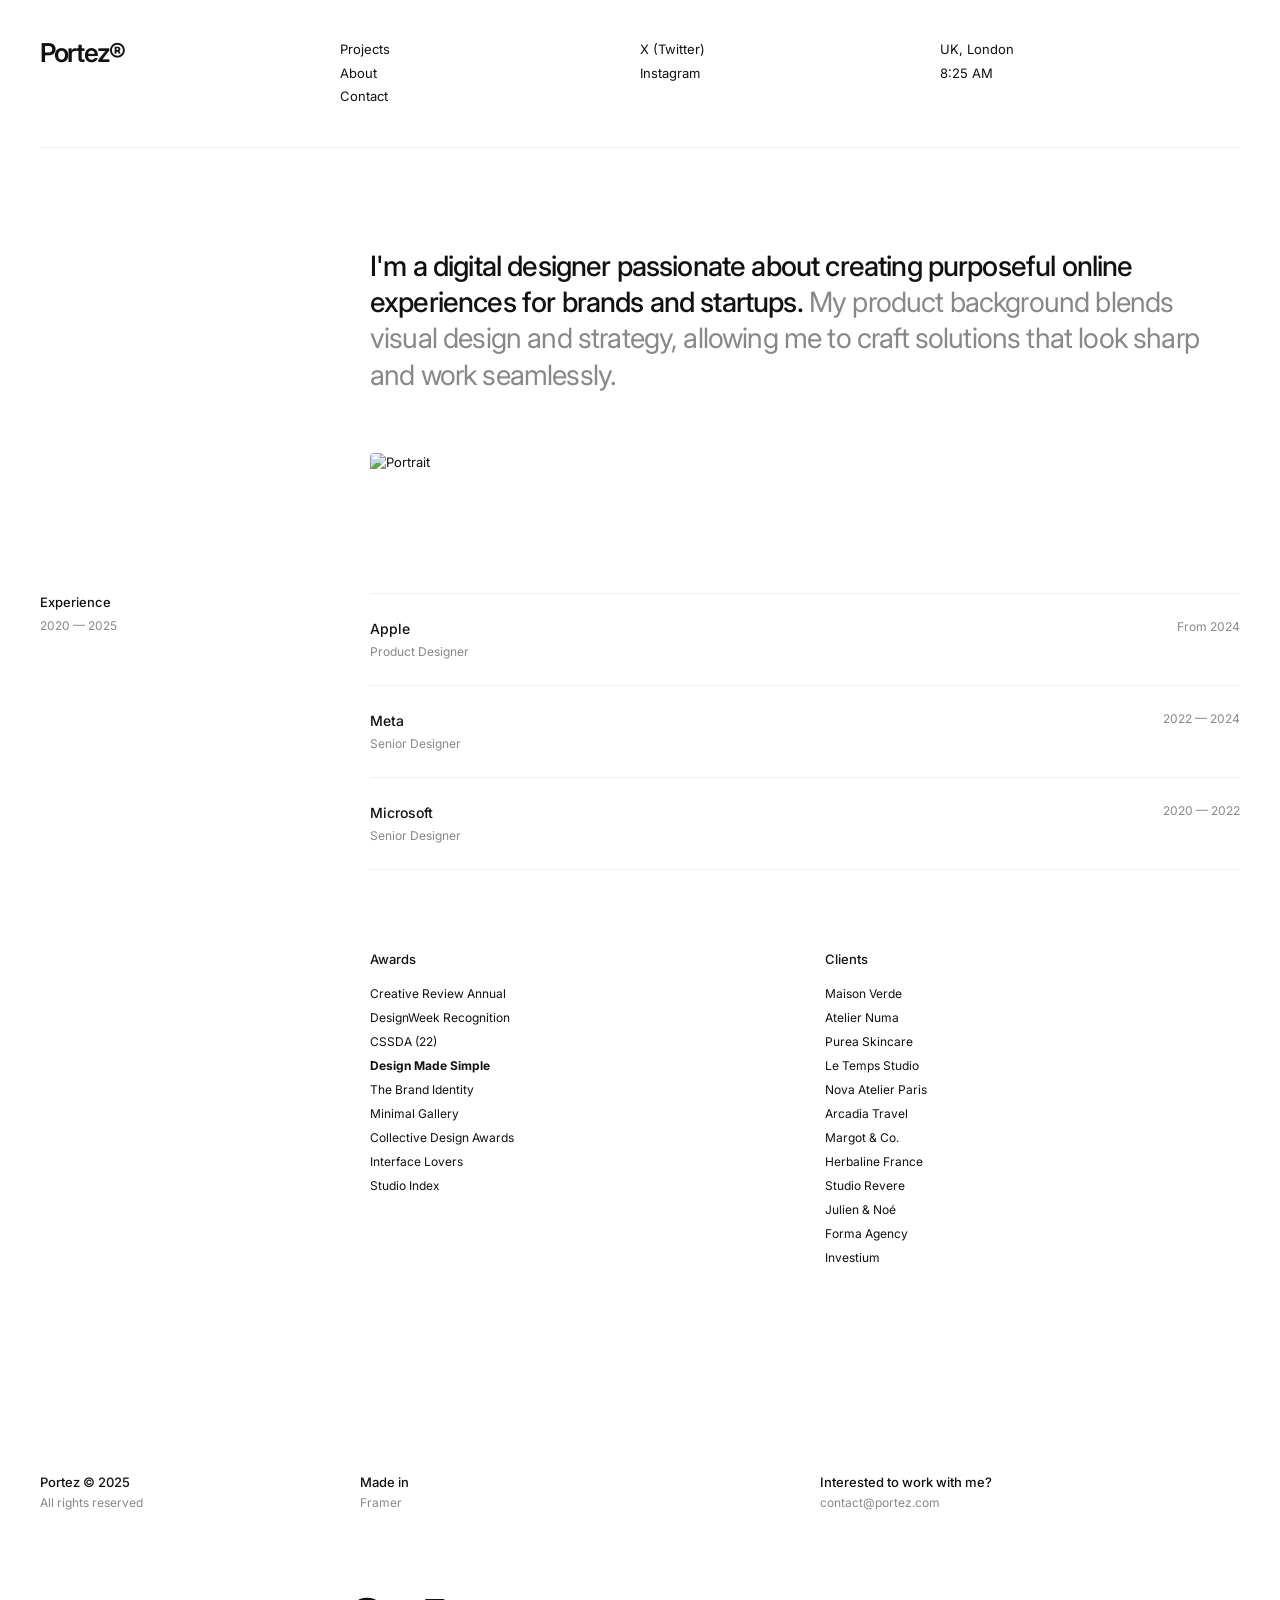
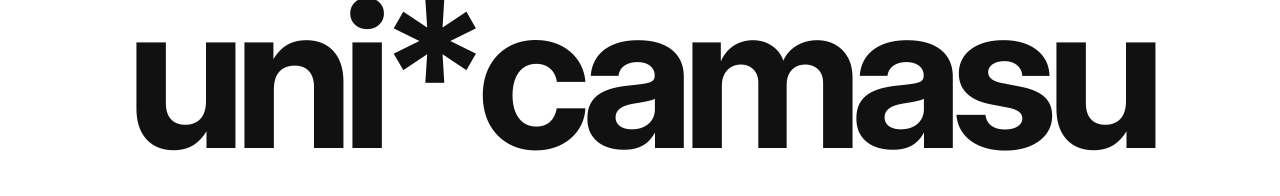
==== about.html @ a32a64e2 "Add separate about page and update layout/styles" ====
<!DOCTYPE html>
<html lang="ja">
<head>
    <meta charset="UTF-8">
    <meta name="viewport" content="width=device-width, initial-scale=1.0">
    <title>About - uni*camasu</title>
    <link rel="stylesheet" href="styles/style.css">
    <link rel="preconnect" href="https://fonts.googleapis.com">
    <link rel="preconnect" href="https://fonts.gstatic.com" crossorigin>
    <link href="https://fonts.googleapis.com/css2?family=Inter:wght@300;400;500;600;700&display=swap" rel="stylesheet">
</head>
<body>
    <div class="site-wrapper">
        <header class="top-nav">
            <div class="nav-col brand"><h2><a href="index.html">Portez&reg;</a></h2></div>
            <div class="nav-col links">
                <a href="index.html#projects">Projects</a>
                <a href="about.html">About</a>
                <a href="index.html#contact">Contact</a>
            </div>
            <div class="nav-col socials">
                <a href="#" target="_blank">X (Twitter)</a>
                <a href="#" target="_blank">Instagram</a>
            </div>
            <div class="nav-col location">
                <span>UK, London</span>
                <span>8:25 AM</span>
            </div>
        </header>

        <main>
            <!-- Hero Section -->
            <section class="two-col-layout about-hero">
                <div class="col-left"></div>
                <div class="col-right">
                    <p class="hero-text">
                        <strong>I'm a digital designer passionate about creating purposeful online experiences for brands and startups.</strong> 
                        <span class="text-muted">My product background blends visual design and strategy, allowing me to craft solutions that look sharp and work seamlessly.</span>
                    </p>
                    <div class="portrait-wrapper">
                        <img src="https://via.placeholder.com/1200x1400/e0e0e0/555555?text=Portrait" alt="Portrait">
                    </div>
                </div>
            </section>

            <!-- Experience Section -->
            <section class="two-col-layout experience-section">
                <div class="col-left">
                    <h3 class="section-title">Experience</h3>
                    <span class="text-muted text-small">2020 &mdash; 2025</span>
                </div>
                <div class="col-right">
                    <div class="experience-list">
                        <!-- Item 1 -->
                        <div class="experience-item">
                            <div class="exp-details">
                                <h4 class="exp-company">Apple</h4>
                                <span class="exp-role text-muted text-small">Product Designer</span>
                            </div>
                            <div class="exp-date text-muted text-small">From 2024</div>
                        </div>
                        
                        <!-- Item 2 -->
                        <div class="experience-item">
                            <div class="exp-details">
                                <h4 class="exp-company">Meta</h4>
                                <span class="exp-role text-muted text-small">Senior Designer</span>
                            </div>
                            <div class="exp-date text-muted text-small">2022 &mdash; 2024</div>
                        </div>

                        <!-- Item 3 -->
                        <div class="experience-item">
                            <div class="exp-details">
                                <h4 class="exp-company">Microsoft</h4>
                                <span class="exp-role text-muted text-small">Senior Designer</span>
                            </div>
                            <div class="exp-date text-muted text-small">2020 &mdash; 2022</div>
                        </div>
                    </div>

                    <!-- Awards & Clients -->
                    <div class="awards-clients-grid">
                        <div class="details-col">
                            <h5 class="list-title">Awards</h5>
                            <ul class="clean-list text-small">
                                <li>Creative Review Annual</li>
                                <li>DesignWeek Recognition</li>
                                <li>CSSDA (22)</li>
                                <li><strong>Design Made Simple</strong></li>
                                <li>The Brand Identity</li>
                                <li>Minimal Gallery</li>
                                <li>Collective Design Awards</li>
                                <li>Interface Lovers</li>
                                <li>Studio Index</li>
                            </ul>
                        </div>
                        <div class="details-col">
                            <h5 class="list-title">Clients</h5>
                            <ul class="clean-list text-small">
                                <li>Maison Verde</li>
                                <li>Atelier Numa</li>
                                <li>Purea Skincare</li>
                                <li>Le Temps Studio</li>
                                <li>Nova Atelier Paris</li>
                                <li>Arcadia Travel</li>
                                <li>Margot &amp; Co.</li>
                                <li>Herbaline France</li>
                                <li>Studio Revere</li>
                                <li>Julien &amp; No&eacute;</li>
                                <li>Forma Agency</li>
                                <li>Investium</li>
                            </ul>
                        </div>
                    </div>
                </div>
            </section>
        </main>

        <footer id="contact" class="site-footer">
            <div class="footer-top">
                <div class="foot-col">
                    <span class="section-title">Portez &copy; 2025</span><br>
                    <span class="text-muted text-small">All rights reserved</span>
                </div>
                <div class="foot-col">
                    <span class="section-title">Made in</span><br>
                    <span class="text-muted text-small">Framer</span>
                </div>
                <div class="foot-col">
                    <span class="section-title">Interested to work with me?</span><br>
                    <a href="mailto:contact@portez.com" class="text-muted text-small">contact@portez.com</a>
                </div>
            </div>
            
            <div class="footer-bottom">
                <h1 class="giant-text">uni*camasu</h1>
            </div>
        </footer>
    </div>
</body>
</html>
---- styles/style.css ----
/* 
  Modern Minimalist Typography Grid
  Based on Framer style aesthetic
*/

:root {
    --bg-color: #ffffff;
    --text-color: #111111;
    --text-muted: #888888;
    --border-color: #f0f0f0;
    
    --font-sans: 'Inter', "Helvetica Neue", Helvetica, Arial, sans-serif;
}

* {
    box-sizing: border-box;
    margin: 0;
    padding: 0;
}

body {
    background-color: var(--bg-color);
    color: var(--text-color);
    font-family: var(--font-sans);
    font-weight: 400;
    line-height: 1.5;
    -webkit-font-smoothing: antialiased;
    -moz-osx-font-smoothing: grayscale;
    font-size: 13px; /* 小さくて歯切れの良いベースフォントサイズ */
}

a {
    color: inherit;
    text-decoration: none;
    transition: opacity 0.2s ease;
}

a:hover {
    opacity: 0.6;
}

.text-muted {
    color: var(--text-muted);
}

.text-small {
    font-size: 12px;
}

/* メインコンテナ */
.site-wrapper {
    max-width: 1400px;
    margin: 0 auto;
    padding: 40px;
}

/* 共通の2カラムレイアウト（左：見出し、右：コンテンツ） */
.two-col-layout {
    display: grid;
    grid-template-columns: 2.5fr 7.5fr; /* 黄金比に近いアシンメトリーな分割 */
    gap: 40px;
    margin-bottom: 120px;
}

.section-title {
    font-weight: 500;
    font-size: 13px;
    margin-bottom: 4px;
}

/* --- ヘッダー --- */
.top-nav {
    display: grid;
    grid-template-columns: 2.5fr 2.5fr 2.5fr 2.5fr; 
    align-items: start;
    margin-bottom: 100px;
    padding-bottom: 40px;
    border-bottom: 1px solid var(--border-color);
}

.brand h2 {
    font-size: 26px;
    font-weight: 600;
    letter-spacing: -0.05em;
    line-height: 1;
}

.nav-col.links, .nav-col.socials, .nav-col.location {
    display: flex;
    flex-direction: column;
    gap: 4px;
}

/* --- ヒーローセクション --- */
.hero-text {
    font-size: 28px;
    line-height: 1.3;
    letter-spacing: -0.03em;
}

.hero-text strong {
    font-weight: 500;
    color: var(--text-color);
}

/* --- プロジェクトセクション --- */
.header-right-links {
    display: flex;
    justify-content: space-between;
    margin-bottom: 24px;
    font-weight: 500;
}

.projects-wrapper {
    display: flex;
    flex-direction: column;
    gap: 80px;
}

.project-meta {
    display: flex;
    justify-content: space-between;
    align-items: center;
    margin-bottom: 12px;
}

.project-title {
    font-size: 15px;
    font-weight: 500;
    letter-spacing: -0.01em;
}

.project-badges {
    display: flex;
    gap: 6px;
}

.badge {
    background: #111111;
    color: #ffffff;
    padding: 3px 8px;
    font-size: 11px;
    font-weight: 500;
    border-radius: 2px;
}

.project-image img {
    width: 100%;
    height: auto;
    display: block;
    border-radius: 4px; /* 極めてシャープな角丸 */
    background-color: #f5f5f5;
}

/* --- アバウトセクション --- */
.about-text {
    font-size: 20px;
    line-height: 1.4;
    letter-spacing: -0.02em;
    margin-bottom: 60px;
}

.about-text strong {
    font-weight: 500;
    color: var(--text-color);
}

.about-details {
    display: grid;
    grid-template-columns: 1fr 1fr;
    gap: 40px;
}

.list-title {
    font-size: 13px;
    font-weight: 500;
    margin-bottom: 16px;
}

.clean-list {
    list-style: none;
}

.clean-list li {
    margin-bottom: 6px;
}

/* --- フッターセクション --- */
.site-footer {
    padding-top: 80px;
}

.footer-top {
    display: grid;
    grid-template-columns: 2.5fr 3.75fr 3.75fr;
    gap: 40px;
    margin-bottom: 80px;
}

.giant-text {
    font-size: 16vw; /* 画面幅に合わせて巨大化 */
    font-weight: 700;
    letter-spacing: -0.06em;
    text-align: center;
    line-height: 0.8;
    white-space: nowrap;
    overflow: hidden;
}

/* --- About Page Specific --- */
.portrait-wrapper {
    margin-top: 60px;
    width: 100%;
}

.portrait-wrapper img {
    width: 100%;
    height: auto;
    display: block;
    border-radius: 4px;
}

.experience-list {
    display: flex;
    flex-direction: column;
    margin-bottom: 80px;
}

.experience-item {
    display: flex;
    justify-content: space-between;
    align-items: flex-start;
    padding: 24px 0;
    border-top: 1px solid var(--border-color);
}

.experience-item:last-child {
    border-bottom: 1px solid var(--border-color);
}

.exp-details {
    display: flex;
    flex-direction: column;
    gap: 4px;
}

.exp-company {
    font-size: 14px;
    font-weight: 500;
}

.awards-clients-grid {
    display: grid;
    grid-template-columns: 1fr 1fr;
    gap: 40px;
}

/* --- スマートフォン対応 --- */
@media (max-width: 900px) {
    .site-wrapper {
        padding: 20px;
    }

    .top-nav {
        grid-template-columns: 1fr 1fr;
        gap: 20px;
        margin-bottom: 60px;
    }
    
    .two-col-layout {
        grid-template-columns: 1fr;
        gap: 20px;
        margin-bottom: 80px;
    }
    
    .hero-text {
        font-size: 22px;
    }

    .about-text {
        font-size: 18px;
    }
    
    .footer-top {
        grid-template-columns: 1fr;
        gap: 30px;
    }
}

@media (max-width: 900px) {
    .awards-clients-grid {
        grid-template-columns: 1fr;
        gap: 30px;
    }
}
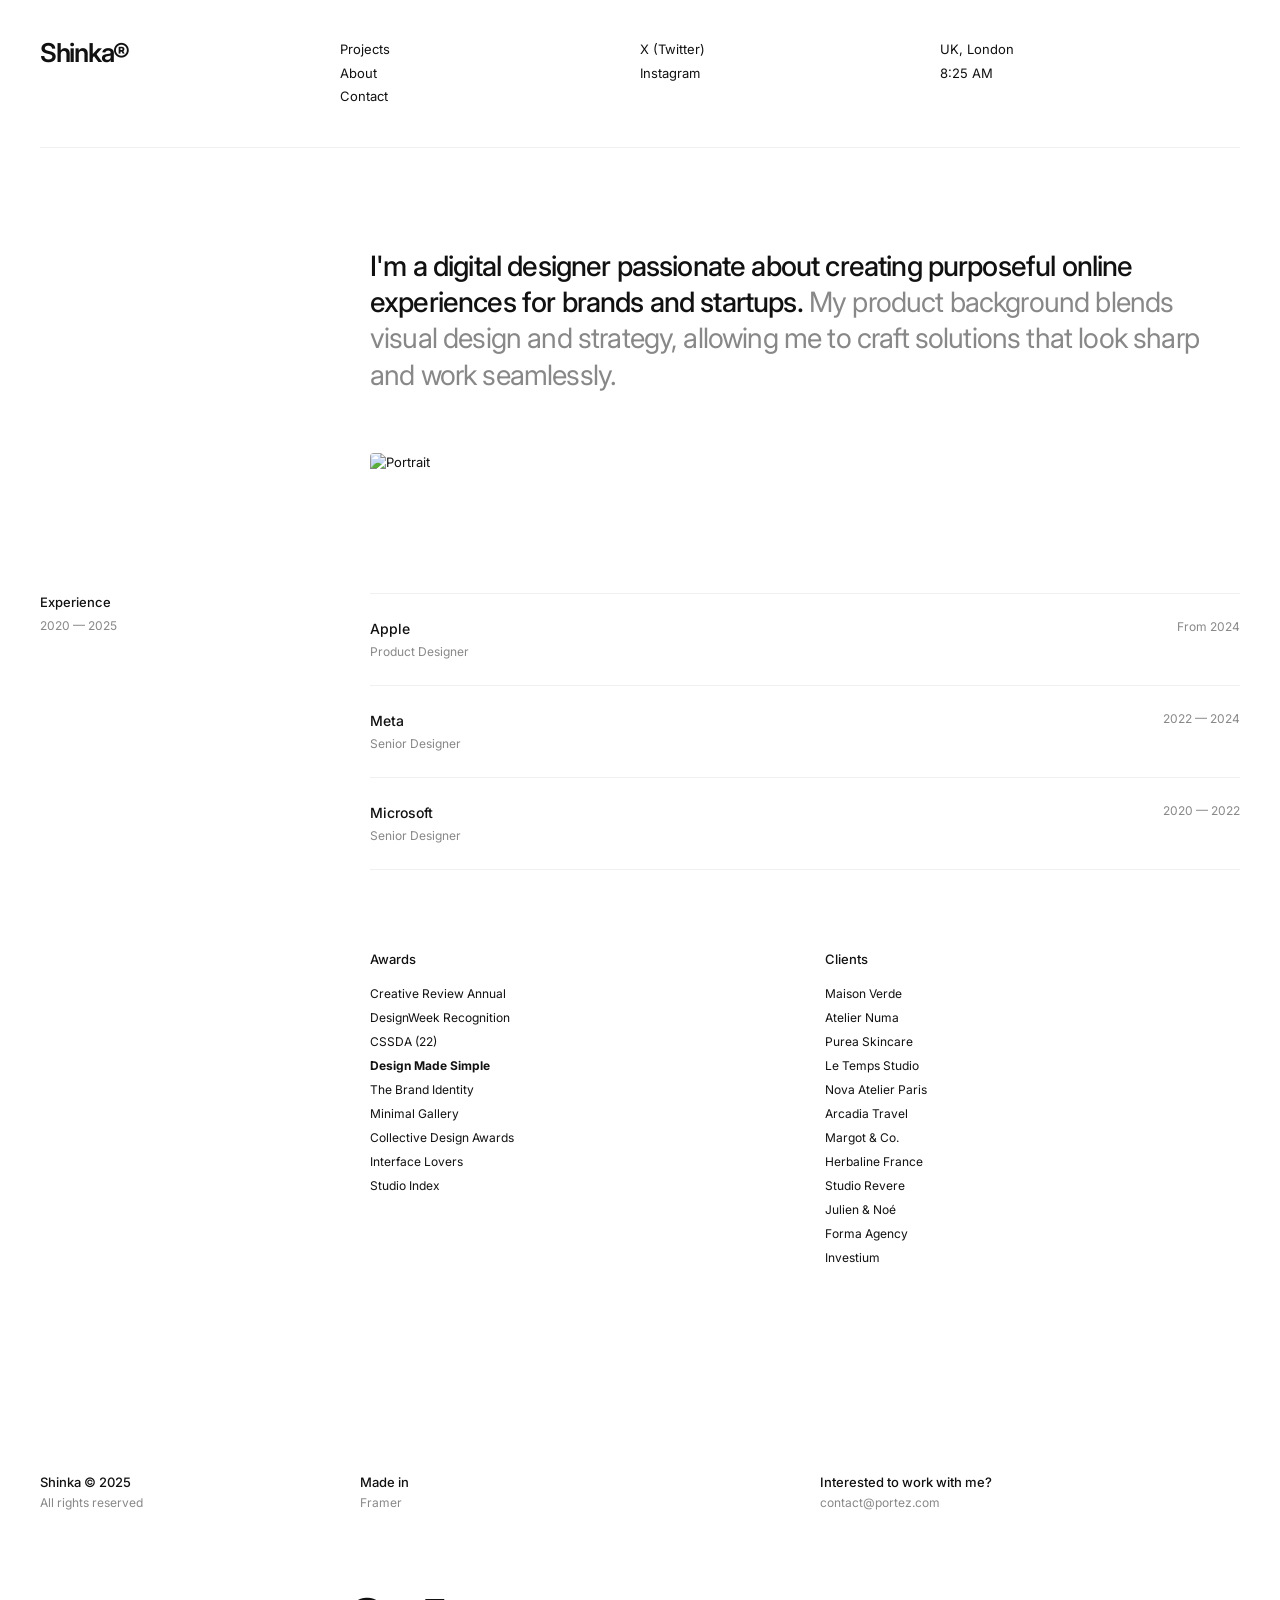
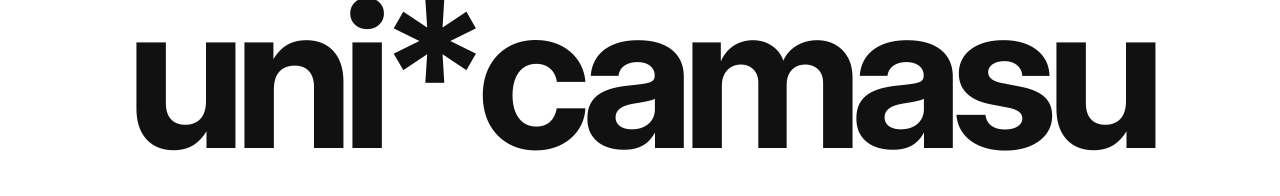
==== commit dc62022e: "Update brand to Shinka and add animated splash screen" ====
--- a/about.html
+++ b/about.html
@@ -12,7 +12,7 @@
 <body>
     <div class="site-wrapper">
         <header class="top-nav">
-            <div class="nav-col brand"><h2><a href="index.html">Portez&reg;</a></h2></div>
+            <div class="nav-col brand"><h2><a href="index.html">Shinka&reg;</a></h2></div>
             <div class="nav-col links">
                 <a href="index.html#projects">Projects</a>
                 <a href="about.html">About</a>
@@ -120,7 +120,7 @@
         <footer id="contact" class="site-footer">
             <div class="footer-top">
                 <div class="foot-col">
-                    <span class="section-title">Portez &copy; 2025</span><br>
+                    <span class="section-title">Shinka &copy; 2025</span><br>
                     <span class="text-muted text-small">All rights reserved</span>
                 </div>
                 <div class="foot-col">
--- a/styles/style.css
+++ b/styles/style.css
@@ -255,8 +255,62 @@
     gap: 40px;
 }
 
+/* --- Splash Screen --- */
+.splash-screen {
+    position: fixed;
+    top: 0;
+    left: 0;
+    width: 100%;
+    height: 100vh;
+    background-color: var(--bg-color);
+    z-index: 9999;
+    display: flex;
+    justify-content: center;
+    align-items: center;
+    transition: opacity 0.8s ease, transform 0.8s ease;
+}
+
+.splash-screen.hidden {
+    opacity: 0;
+    pointer-events: none;
+    visibility: hidden;
+}
+
+.splash-content {
+    display: flex;
+    flex-direction: column;
+    align-items: center;
+    gap: 0;
+}
+
+.splash-text {
+    font-size: 14vw;
+    font-weight: 500;
+    line-height: 0.85;
+    letter-spacing: -0.04em;
+    color: var(--text-color);
+    margin: 0;
+}
+
+.splash-image-wrapper {
+    width: 25vw;
+    height: 15vw;
+    overflow: hidden;
+    margin: -1.5vw 0;
+    z-index: 10;
+}
+
+.splash-image-wrapper img {
+    width: 100%;
+    height: 100%;
+    object-fit: cover;
+    display: block;
+}
+
 /* --- スマートフォン対応 --- */
 @media (max-width: 900px) {
+    .splash-text { font-size: 20vw; }
+    .splash-image-wrapper { width: 50vw; height: 35vw; }
     .site-wrapper {
         padding: 20px;
     }
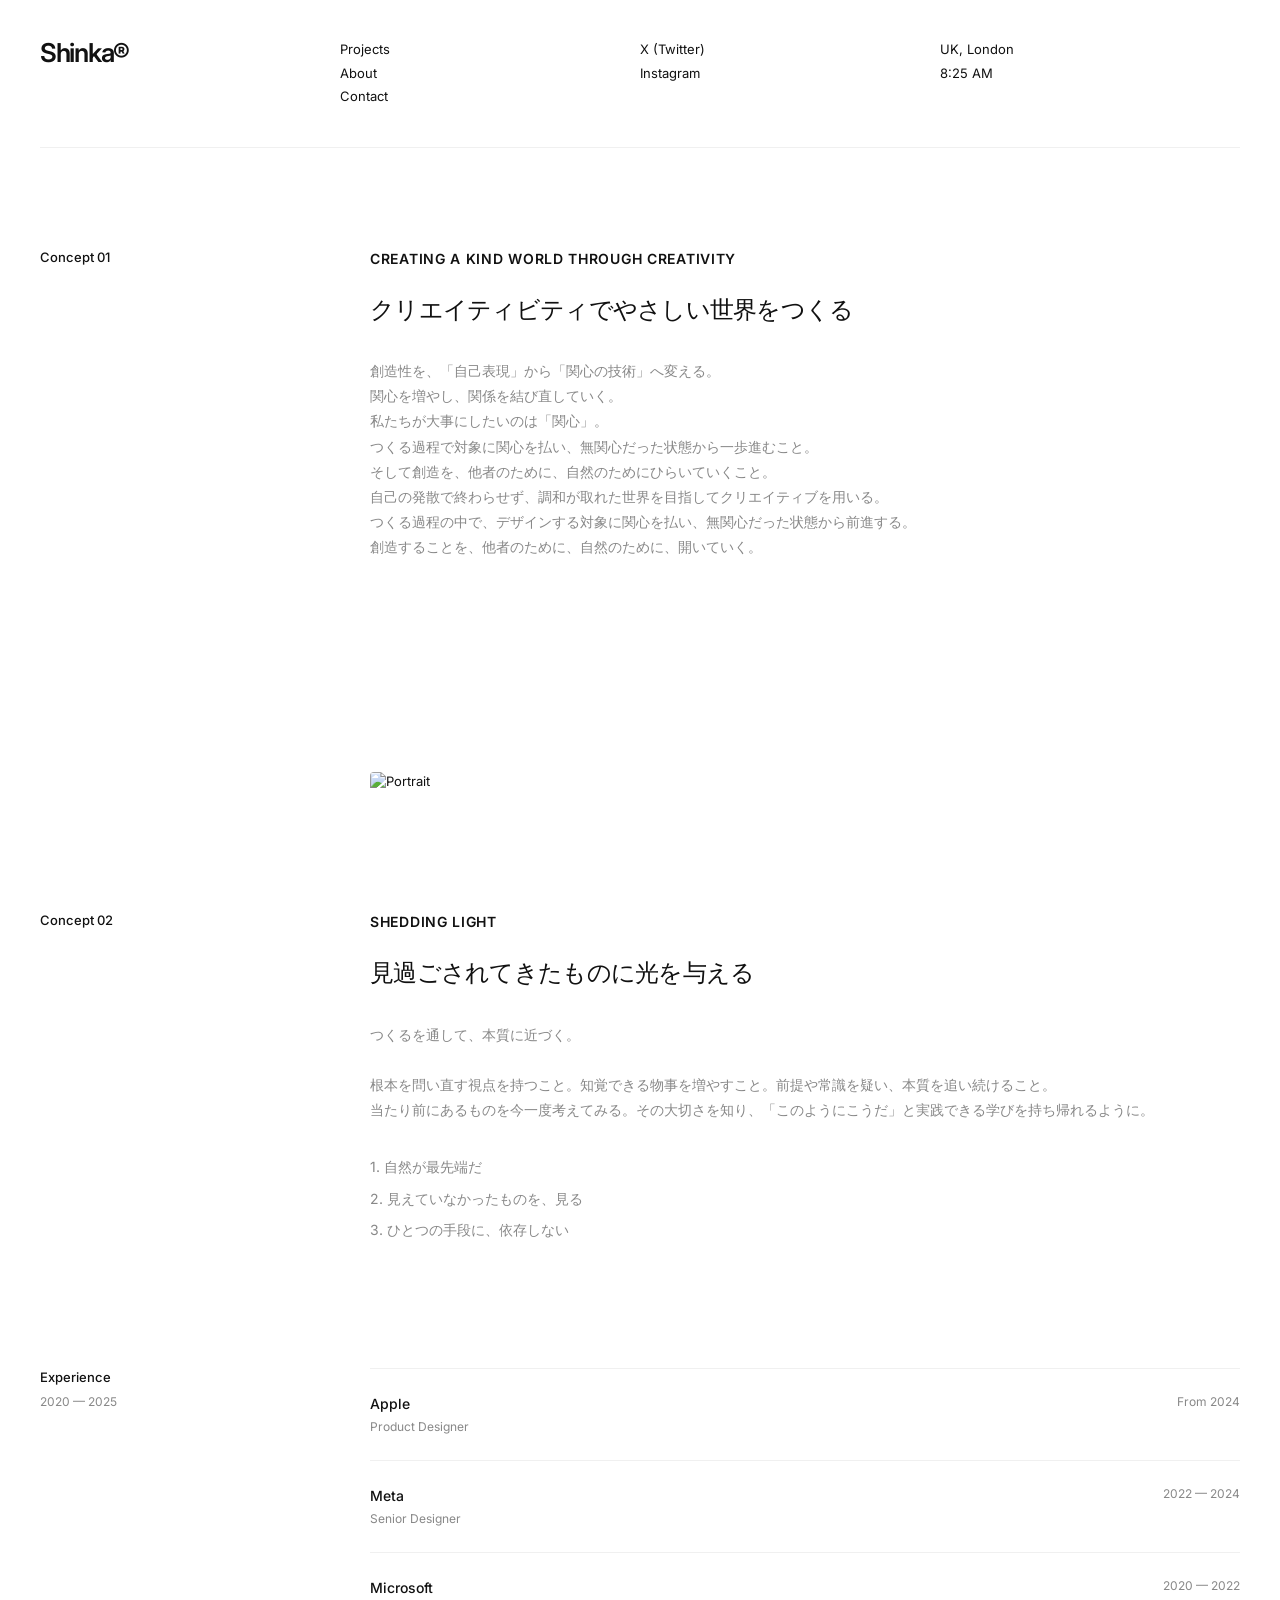
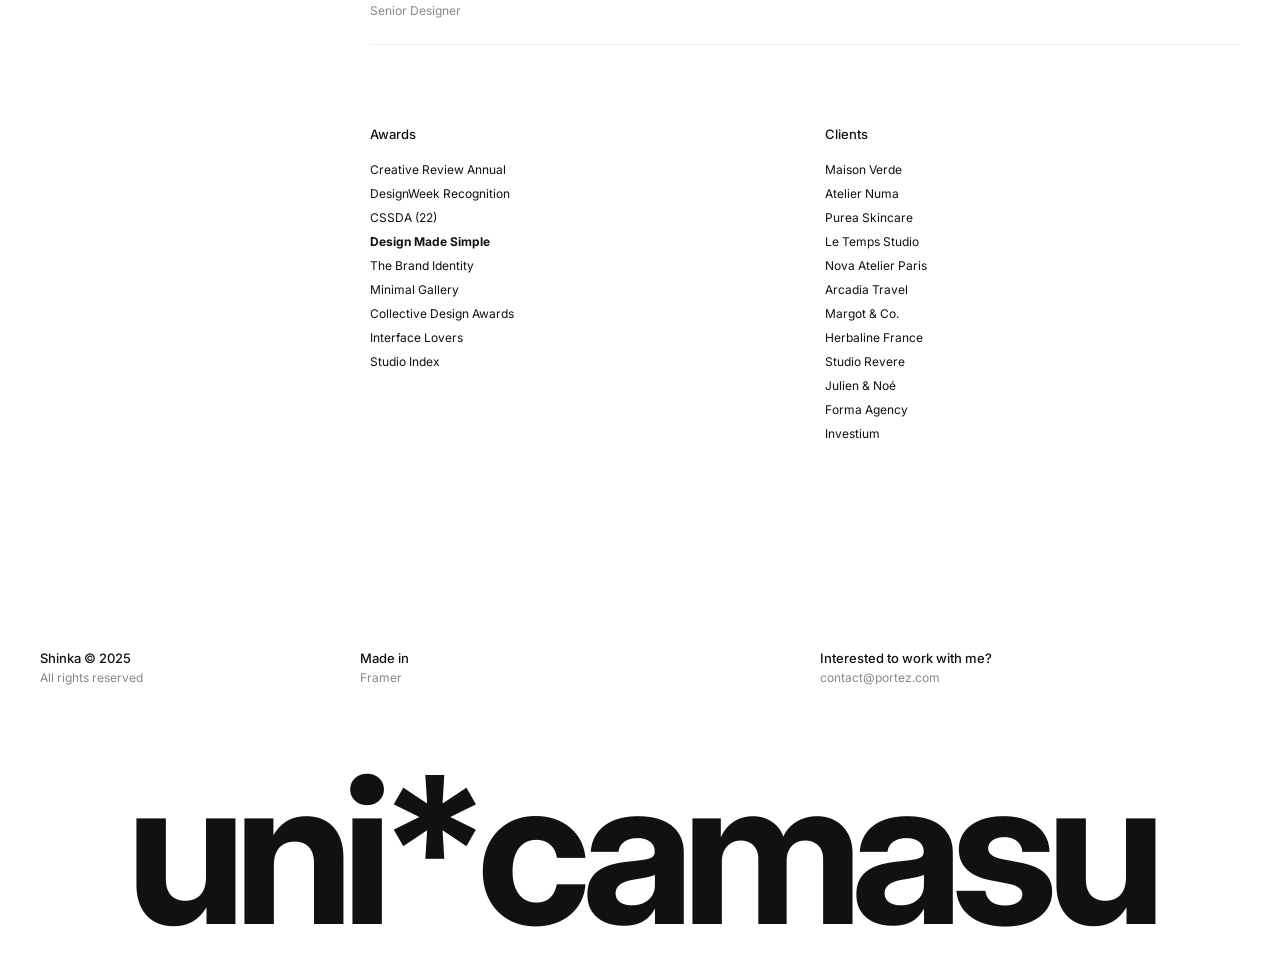
==== commit 812243ef: "Update about page content with Japanese manifesto" ====
--- a/about.html
+++ b/about.html
@@ -29,17 +29,59 @@
         </header>
 
         <main>
-            <!-- Hero Section -->
-            <section class="two-col-layout about-hero">
+            <!-- Concept 1 -->
+            <section class="two-col-layout about-concept">
+                <div class="col-left">
+                    <h3 class="section-title">Concept 01</h3>
+                </div>
+                <div class="col-right">
+                    <h2 class="concept-title text-uppercase">CREATING A KIND WORLD THROUGH CREATIVITY</h2>
+                    <p class="hero-text primary-ja">
+                        <strong>クリエイティビティでやさしい世界をつくる</strong>
+                    </p>
+                    <p class="concept-text text-muted">
+                        創造性を、「自己表現」から「関心の技術」へ変える。<br>
+                        関心を増やし、関係を結び直していく。<br>
+                        私たちが大事にしたいのは「関心」。<br>
+                        つくる過程で対象に関心を払い、無関心だった状態から一歩進むこと。<br>
+                        そして創造を、他者のために、自然のためにひらいていくこと。<br>
+                        自己の発散で終わらせず、調和が取れた世界を目指してクリエイティブを用いる。<br>
+                        つくる過程の中で、デザインする対象に関心を払い、無関心だった状態から前進する。<br>
+                        創造することを、他者のために、自然のために、開いていく。
+                    </p>
+                </div>
+            </section>
+
+            <!-- Portrait -->
+            <section class="two-col-layout portrait-section">
                 <div class="col-left"></div>
                 <div class="col-right">
-                    <p class="hero-text">
-                        <strong>I'm a digital designer passionate about creating purposeful online experiences for brands and startups.</strong> 
-                        <span class="text-muted">My product background blends visual design and strategy, allowing me to craft solutions that look sharp and work seamlessly.</span>
-                    </p>
                     <div class="portrait-wrapper">
                         <img src="https://via.placeholder.com/1200x1400/e0e0e0/555555?text=Portrait" alt="Portrait">
                     </div>
+                </div>
+            </section>
+
+            <!-- Concept 2 -->
+            <section class="two-col-layout about-concept mt-large">
+                <div class="col-left">
+                    <h3 class="section-title">Concept 02</h3>
+                </div>
+                <div class="col-right">
+                    <h2 class="concept-title text-uppercase">SHEDDING LIGHT</h2>
+                    <p class="hero-text primary-ja">
+                        <strong>見過ごされてきたものに光を与える</strong>
+                    </p>
+                    <p class="concept-text text-muted">
+                        つくるを通して、本質に近づく。<br><br>
+                        根本を問い直す視点を持つこと。知覚できる物事を増やすこと。前提や常識を疑い、本質を追い続けること。<br>
+                        当たり前にあるものを今一度考えてみる。その大切さを知り、「このようにこうだ」と実践できる学びを持ち帰れるように。
+                    </p>
+                    <ol class="clean-list text-muted numbered-list">
+                        <li>1. 自然が最先端だ</li>
+                        <li>2. 見えていなかったものを、見る</li>
+                        <li>3. ひとつの手段に、依存しない</li>
+                    </ol>
                 </div>
             </section>
 
--- a/styles/style.css
+++ b/styles/style.css
@@ -255,6 +255,39 @@
     gap: 40px;
 }
 
+.text-uppercase {
+    text-transform: uppercase;
+}
+
+.concept-title {
+    font-size: 14px;
+    font-weight: 600;
+    letter-spacing: 0.05em;
+    margin-bottom: 24px;
+    color: var(--text-color);
+}
+
+.primary-ja {
+    font-size: 24px;
+    line-height: 1.4;
+    margin-bottom: 32px;
+}
+
+.concept-text {
+    font-size: 14px;
+    line-height: 1.8;
+    margin-bottom: 32px;
+}
+
+.numbered-list {
+    font-size: 14px;
+    line-height: 1.8;
+}
+
+.mt-large {
+    margin-top: 120px;
+}
+
 /* --- Splash Screen --- */
 .splash-screen {
     position: fixed;
@@ -267,7 +300,8 @@
     display: flex;
     justify-content: center;
     align-items: center;
-    transition: opacity 0.8s ease, transform 0.8s ease;
+    /* ゆったりと時間をかけて（1.8秒）フェードアウトする設定 */
+    transition: opacity 1.8s ease-in-out, visibility 1.8s ease-in-out;
 }
 
 .splash-screen.hidden {
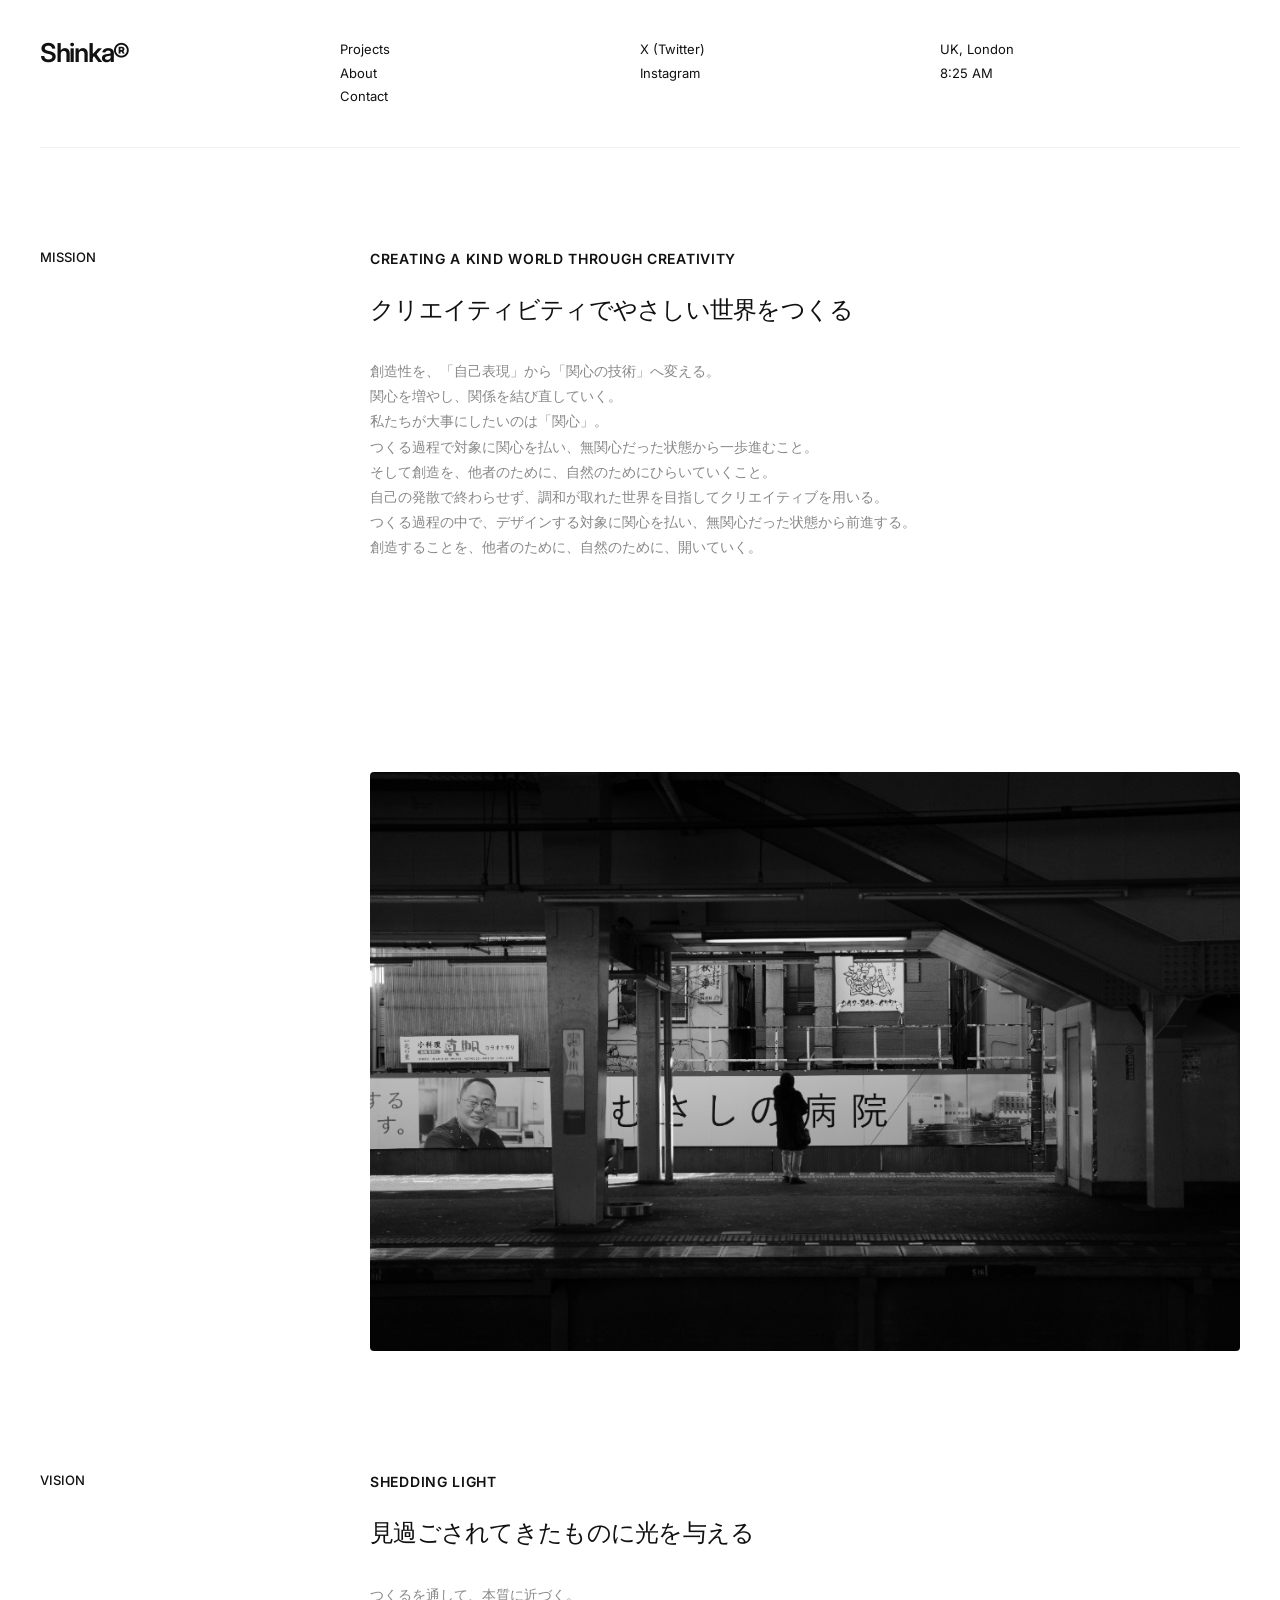
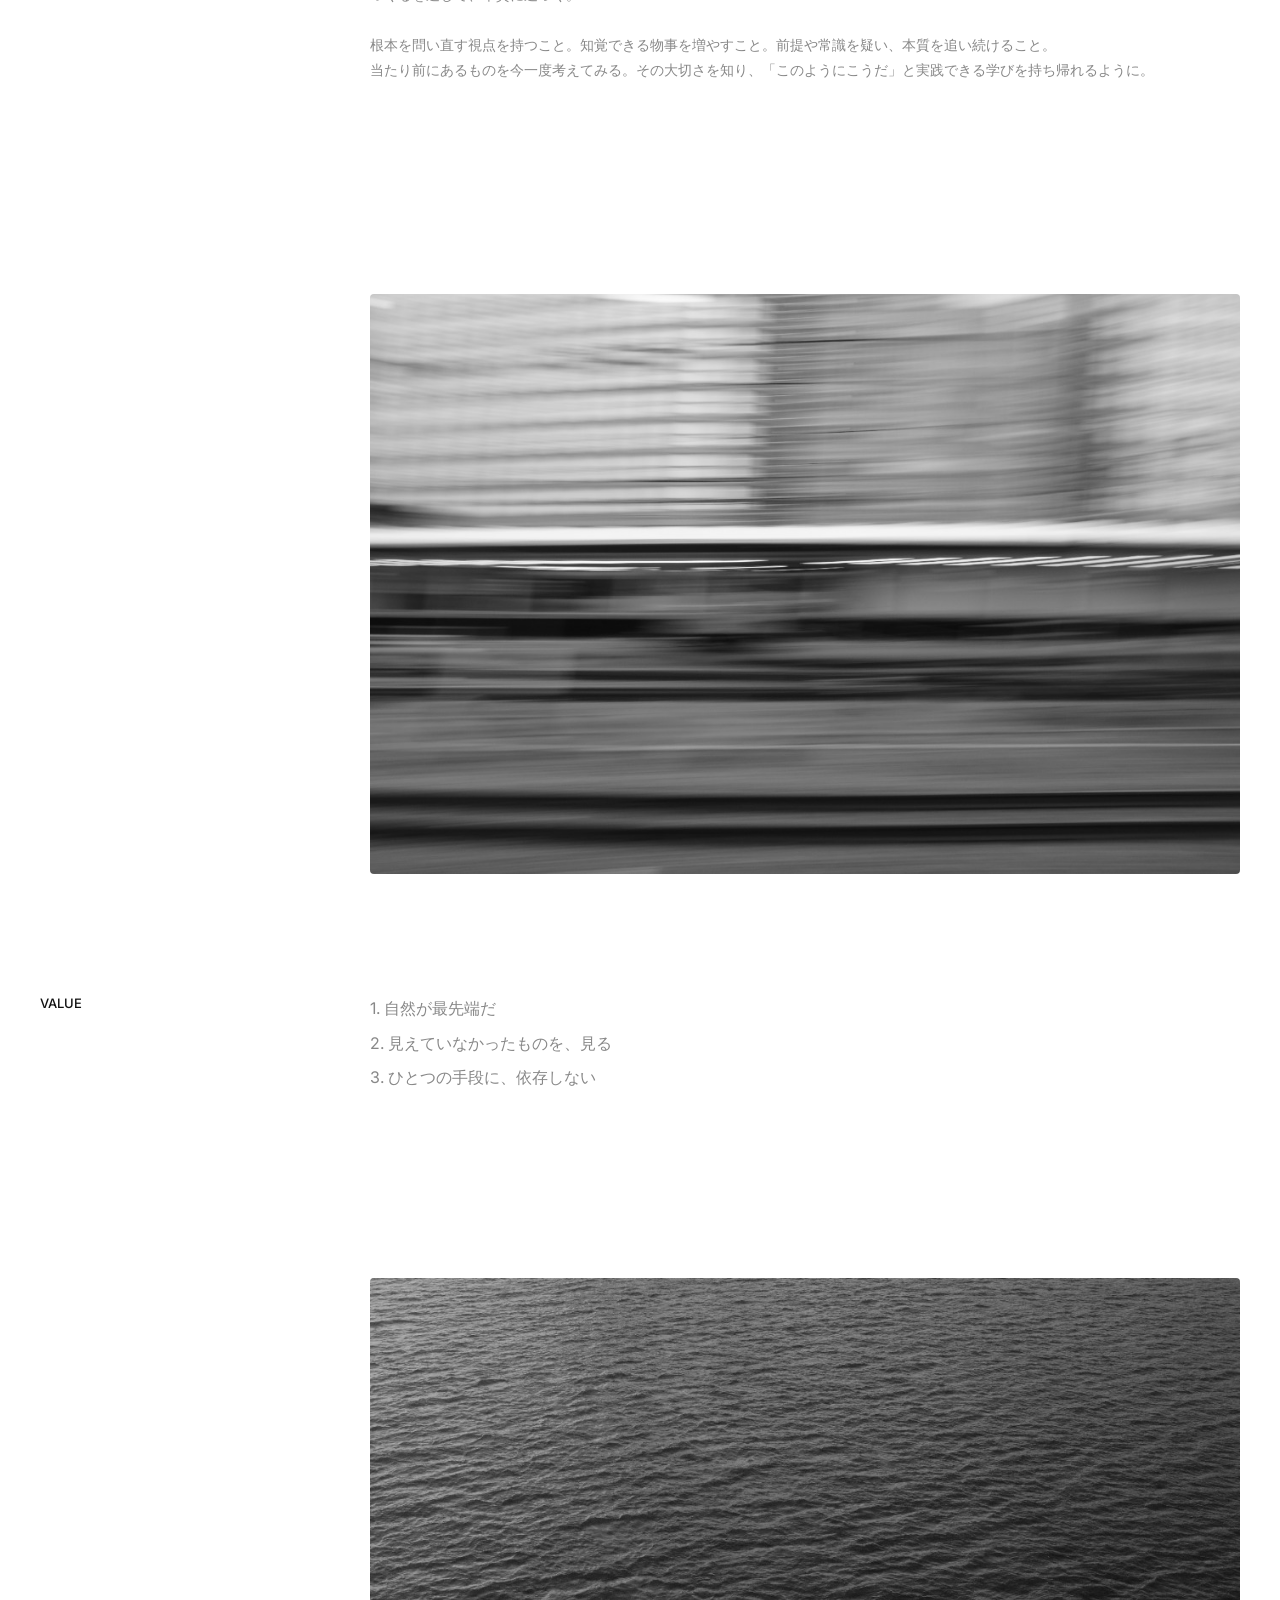
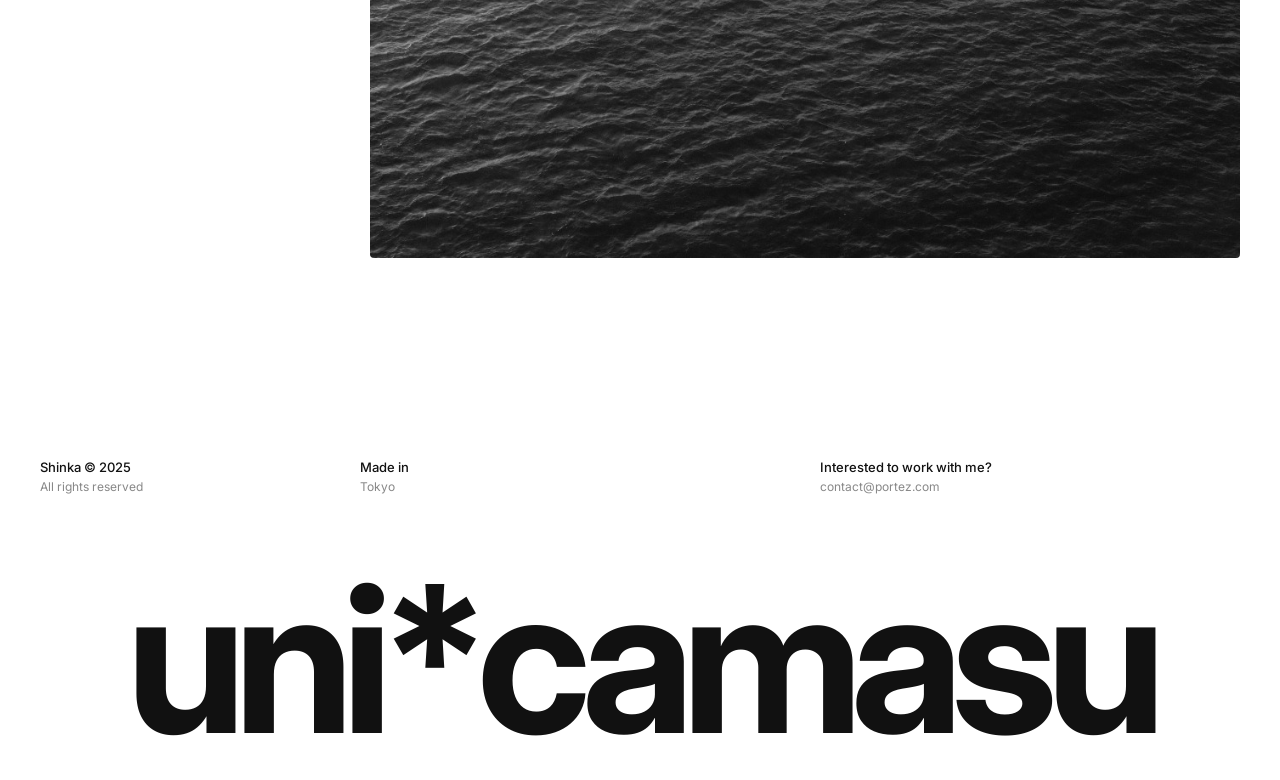
==== commit dd8a43b0: "Refining about page structure to Mission/Vision/Value; use uploaded photos; remove text from splash " ====
--- a/about.html
+++ b/about.html
@@ -29,10 +29,10 @@
         </header>
 
         <main>
-            <!-- Concept 1 -->
+            <!-- Concept 1: MISSION -->
             <section class="two-col-layout about-concept">
                 <div class="col-left">
-                    <h3 class="section-title">Concept 01</h3>
+                    <h3 class="section-title">MISSION</h3>
                 </div>
                 <div class="col-right">
                     <h2 class="concept-title text-uppercase">CREATING A KIND WORLD THROUGH CREATIVITY</h2>
@@ -51,21 +51,20 @@
                     </p>
                 </div>
             </section>
-
-            <!-- Portrait -->
+            
             <section class="two-col-layout portrait-section">
                 <div class="col-left"></div>
                 <div class="col-right">
                     <div class="portrait-wrapper">
-                        <img src="https://via.placeholder.com/1200x1400/e0e0e0/555555?text=Portrait" alt="Portrait">
+                        <img src="images/photo1.jpg" alt="Mission">
                     </div>
                 </div>
             </section>
 
-            <!-- Concept 2 -->
+            <!-- Concept 2: VISION -->
             <section class="two-col-layout about-concept mt-large">
                 <div class="col-left">
-                    <h3 class="section-title">Concept 02</h3>
+                    <h3 class="section-title">VISION</h3>
                 </div>
                 <div class="col-right">
                     <h2 class="concept-title text-uppercase">SHEDDING LIGHT</h2>
@@ -77,83 +76,37 @@
                         根本を問い直す視点を持つこと。知覚できる物事を増やすこと。前提や常識を疑い、本質を追い続けること。<br>
                         当たり前にあるものを今一度考えてみる。その大切さを知り、「このようにこうだ」と実践できる学びを持ち帰れるように。
                     </p>
-                    <ol class="clean-list text-muted numbered-list">
+                </div>
+            </section>
+            
+            <section class="two-col-layout portrait-section">
+                <div class="col-left"></div>
+                <div class="col-right">
+                    <div class="portrait-wrapper">
+                        <img src="images/photo2.jpg" alt="Vision">
+                    </div>
+                </div>
+            </section>
+
+            <!-- Concept 3: VALUE -->
+             <section class="two-col-layout about-concept mt-large">
+                <div class="col-left">
+                    <h3 class="section-title">VALUE</h3>
+                </div>
+                <div class="col-right">
+                    <ol class="clean-list text-muted numbered-list" style="font-size: 16px;">
                         <li>1. 自然が最先端だ</li>
                         <li>2. 見えていなかったものを、見る</li>
                         <li>3. ひとつの手段に、依存しない</li>
                     </ol>
                 </div>
             </section>
-
-            <!-- Experience Section -->
-            <section class="two-col-layout experience-section">
-                <div class="col-left">
-                    <h3 class="section-title">Experience</h3>
-                    <span class="text-muted text-small">2020 &mdash; 2025</span>
-                </div>
+            
+            <section class="two-col-layout portrait-section">
+                <div class="col-left"></div>
                 <div class="col-right">
-                    <div class="experience-list">
-                        <!-- Item 1 -->
-                        <div class="experience-item">
-                            <div class="exp-details">
-                                <h4 class="exp-company">Apple</h4>
-                                <span class="exp-role text-muted text-small">Product Designer</span>
-                            </div>
-                            <div class="exp-date text-muted text-small">From 2024</div>
-                        </div>
-                        
-                        <!-- Item 2 -->
-                        <div class="experience-item">
-                            <div class="exp-details">
-                                <h4 class="exp-company">Meta</h4>
-                                <span class="exp-role text-muted text-small">Senior Designer</span>
-                            </div>
-                            <div class="exp-date text-muted text-small">2022 &mdash; 2024</div>
-                        </div>
-
-                        <!-- Item 3 -->
-                        <div class="experience-item">
-                            <div class="exp-details">
-                                <h4 class="exp-company">Microsoft</h4>
-                                <span class="exp-role text-muted text-small">Senior Designer</span>
-                            </div>
-                            <div class="exp-date text-muted text-small">2020 &mdash; 2022</div>
-                        </div>
-                    </div>
-
-                    <!-- Awards & Clients -->
-                    <div class="awards-clients-grid">
-                        <div class="details-col">
-                            <h5 class="list-title">Awards</h5>
-                            <ul class="clean-list text-small">
-                                <li>Creative Review Annual</li>
-                                <li>DesignWeek Recognition</li>
-                                <li>CSSDA (22)</li>
-                                <li><strong>Design Made Simple</strong></li>
-                                <li>The Brand Identity</li>
-                                <li>Minimal Gallery</li>
-                                <li>Collective Design Awards</li>
-                                <li>Interface Lovers</li>
-                                <li>Studio Index</li>
-                            </ul>
-                        </div>
-                        <div class="details-col">
-                            <h5 class="list-title">Clients</h5>
-                            <ul class="clean-list text-small">
-                                <li>Maison Verde</li>
-                                <li>Atelier Numa</li>
-                                <li>Purea Skincare</li>
-                                <li>Le Temps Studio</li>
-                                <li>Nova Atelier Paris</li>
-                                <li>Arcadia Travel</li>
-                                <li>Margot &amp; Co.</li>
-                                <li>Herbaline France</li>
-                                <li>Studio Revere</li>
-                                <li>Julien &amp; No&eacute;</li>
-                                <li>Forma Agency</li>
-                                <li>Investium</li>
-                            </ul>
-                        </div>
+                    <div class="portrait-wrapper">
+                        <img src="images/photo3.jpg" alt="Value">
                     </div>
                 </div>
             </section>
@@ -167,7 +120,7 @@
                 </div>
                 <div class="foot-col">
                     <span class="section-title">Made in</span><br>
-                    <span class="text-muted text-small">Framer</span>
+                    <span class="text-muted text-small">Tokyo</span>
                 </div>
                 <div class="foot-col">
                     <span class="section-title">Interested to work with me?</span><br>
--- a/styles/style.css
+++ b/styles/style.css
@@ -317,20 +317,11 @@
     gap: 0;
 }
 
-.splash-text {
-    font-size: 14vw;
-    font-weight: 500;
-    line-height: 0.85;
-    letter-spacing: -0.04em;
-    color: var(--text-color);
+.splash-image-wrapper {
+    width: 60vw;
+    height: 40vw;
+    overflow: hidden;
     margin: 0;
-}
-
-.splash-image-wrapper {
-    width: 25vw;
-    height: 15vw;
-    overflow: hidden;
-    margin: -1.5vw 0;
     z-index: 10;
 }
 
@@ -343,8 +334,7 @@
 
 /* --- スマートフォン対応 --- */
 @media (max-width: 900px) {
-    .splash-text { font-size: 20vw; }
-    .splash-image-wrapper { width: 50vw; height: 35vw; }
+    .splash-image-wrapper { width: 85vw; height: 60vw; }
     .site-wrapper {
         padding: 20px;
     }
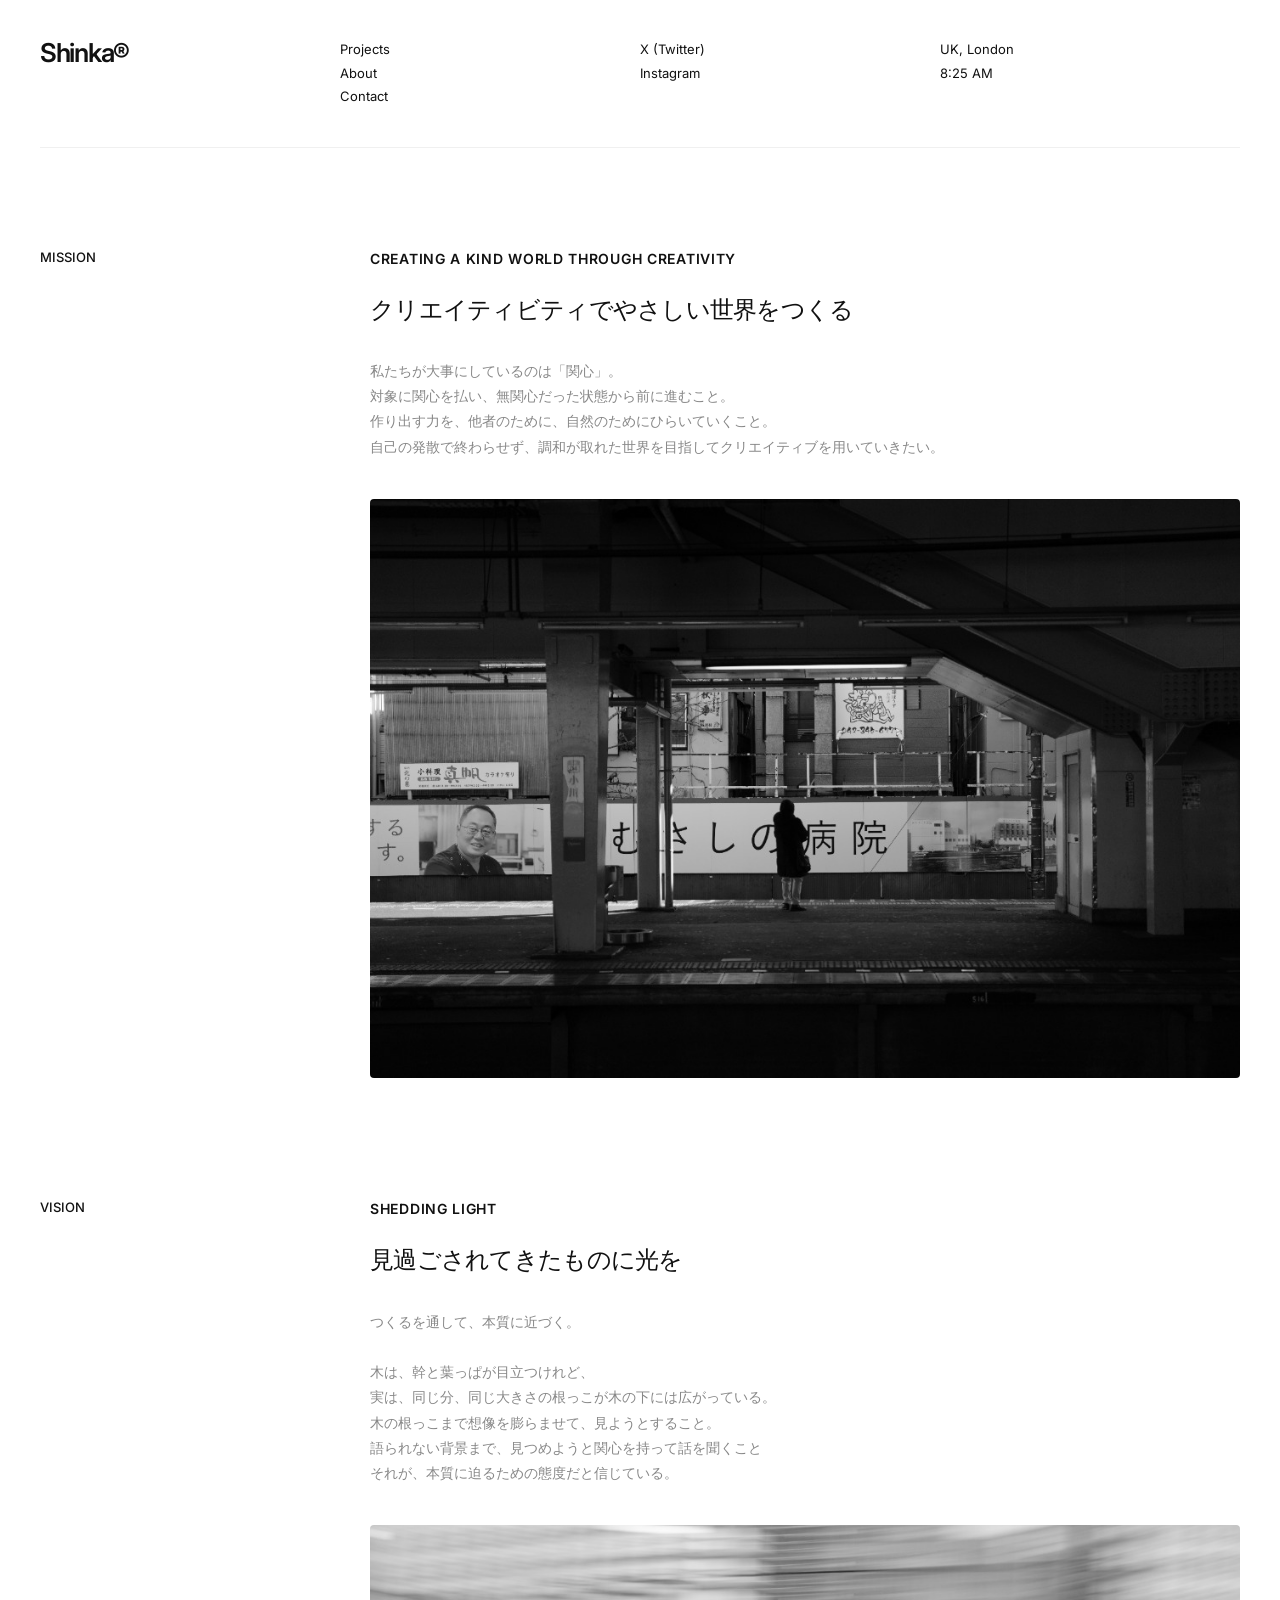
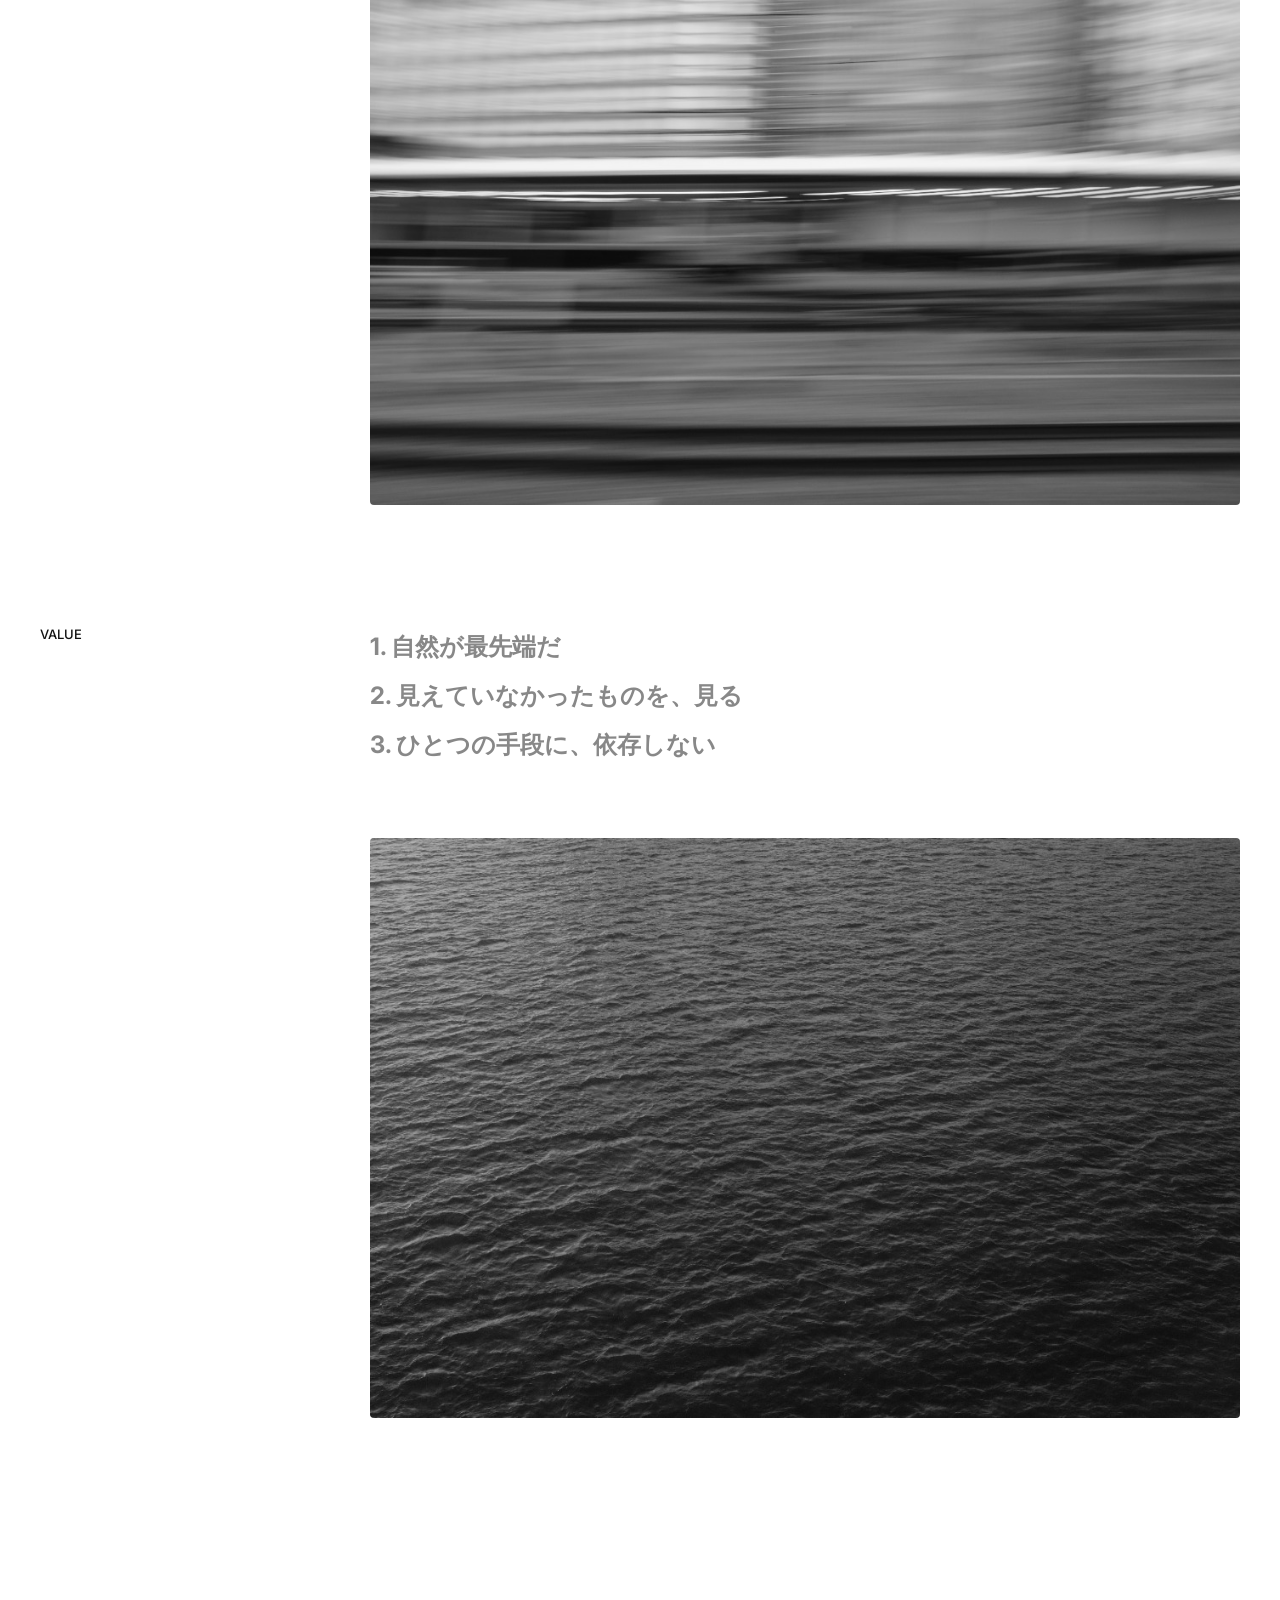
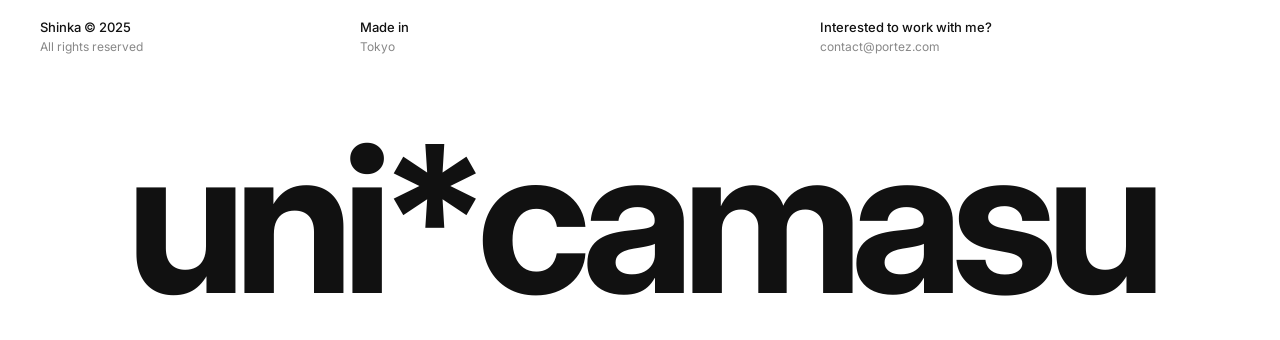
==== commit 042c8d69: "Update about text, projects page, and splash animation" ====
--- a/about.html
+++ b/about.html
@@ -14,9 +14,9 @@
         <header class="top-nav">
             <div class="nav-col brand"><h2><a href="index.html">Shinka&reg;</a></h2></div>
             <div class="nav-col links">
-                <a href="index.html#projects">Projects</a>
+                <a href="projects.html">Projects</a>
                 <a href="about.html">About</a>
-                <a href="index.html#contact">Contact</a>
+                <a href="#contact">Contact</a>
             </div>
             <div class="nav-col socials">
                 <a href="#" target="_blank">X (Twitter)</a>
@@ -40,14 +40,10 @@
                         <strong>クリエイティビティでやさしい世界をつくる</strong>
                     </p>
                     <p class="concept-text text-muted">
-                        創造性を、「自己表現」から「関心の技術」へ変える。<br>
-                        関心を増やし、関係を結び直していく。<br>
-                        私たちが大事にしたいのは「関心」。<br>
-                        つくる過程で対象に関心を払い、無関心だった状態から一歩進むこと。<br>
-                        そして創造を、他者のために、自然のためにひらいていくこと。<br>
-                        自己の発散で終わらせず、調和が取れた世界を目指してクリエイティブを用いる。<br>
-                        つくる過程の中で、デザインする対象に関心を払い、無関心だった状態から前進する。<br>
-                        創造することを、他者のために、自然のために、開いていく。
+                        私たちが大事にしているのは「関心」。<br>
+                        対象に関心を払い、無関心だった状態から前に進むこと。<br>
+                        作り出す力を、他者のために、自然のためにひらいていくこと。<br>
+                        自己の発散で終わらせず、調和が取れた世界を目指してクリエイティブを用いていきたい。
                     </p>
                 </div>
             </section>
@@ -69,12 +65,15 @@
                 <div class="col-right">
                     <h2 class="concept-title text-uppercase">SHEDDING LIGHT</h2>
                     <p class="hero-text primary-ja">
-                        <strong>見過ごされてきたものに光を与える</strong>
+                        <strong>見過ごされてきたものに光を</strong>
                     </p>
                     <p class="concept-text text-muted">
                         つくるを通して、本質に近づく。<br><br>
-                        根本を問い直す視点を持つこと。知覚できる物事を増やすこと。前提や常識を疑い、本質を追い続けること。<br>
-                        当たり前にあるものを今一度考えてみる。その大切さを知り、「このようにこうだ」と実践できる学びを持ち帰れるように。
+                        木は、幹と葉っぱが目立つけれど、<br>
+                        実は、同じ分、同じ大きさの根っこが木の下には広がっている。<br>
+                        木の根っこまで想像を膨らませて、見ようとすること。<br>
+                        語られない背景まで、見つめようと関心を持って話を聞くこと<br>
+                        それが、本質に迫るための態度だと信じている。
                     </p>
                 </div>
             </section>
@@ -94,10 +93,10 @@
                     <h3 class="section-title">VALUE</h3>
                 </div>
                 <div class="col-right">
-                    <ol class="clean-list text-muted numbered-list" style="font-size: 16px;">
-                        <li>1. 自然が最先端だ</li>
-                        <li>2. 見えていなかったものを、見る</li>
-                        <li>3. ひとつの手段に、依存しない</li>
+                    <ol class="clean-list text-muted numbered-list primary-ja" style="font-size: 24px;">
+                        <li><strong>1. 自然が最先端だ</strong></li>
+                        <li><strong>2. 見えていなかったものを、見る</strong></li>
+                        <li><strong>3. ひとつの手段に、依存しない</strong></li>
                     </ol>
                 </div>
             </section>
--- a/styles/style.css
+++ b/styles/style.css
@@ -209,7 +209,7 @@
 
 /* --- About Page Specific --- */
 .portrait-wrapper {
-    margin-top: 60px;
+    margin-top: 0px;
     width: 100%;
 }
 
@@ -276,7 +276,10 @@
 .concept-text {
     font-size: 14px;
     line-height: 1.8;
-    margin-bottom: 32px;
+}
+
+.about-concept {
+    margin-bottom: 40px;
 }
 
 .numbered-list {
@@ -297,11 +300,11 @@
     height: 100vh;
     background-color: var(--bg-color);
     z-index: 9999;
-    display: flex;
-    justify-content: center;
-    align-items: center;
+    /* Remove center alignment for random scattered layout */
+    /* display: flex; justify-content: center; align-items: center; */
     /* ゆったりと時間をかけて（1.8秒）フェードアウトする設定 */
     transition: opacity 1.8s ease-in-out, visibility 1.8s ease-in-out;
+    overflow: hidden; /* Prevent randomly placed images from creating scrollbars */
 }
 
 .splash-screen.hidden {
@@ -310,26 +313,18 @@
     visibility: hidden;
 }
 
-.splash-content {
-    display: flex;
-    flex-direction: column;
-    align-items: center;
-    gap: 0;
-}
-
-.splash-image-wrapper {
-    width: 60vw;
-    height: 40vw;
-    overflow: hidden;
-    margin: 0;
-    z-index: 10;
-}
-
-.splash-image-wrapper img {
-    width: 100%;
-    height: 100%;
+/* Remove old splash-content/wrapper as we will dynamically inject */
+
+.random-floating-image {
+    position: absolute;
+    /* Responsive size adjusting */
+    width: clamp(100px, 15vw, 300px);
+    height: auto;
     object-fit: cover;
-    display: block;
+    opacity: 0; /* starts transparent */
+    transition: opacity 0.6s ease-out; /* fade-in effect */
+    border-radius: 2px;
+    box-shadow: 0 8px 24px rgba(0,0,0,0.06);
 }
 
 /* --- スマートフォン対応 --- */
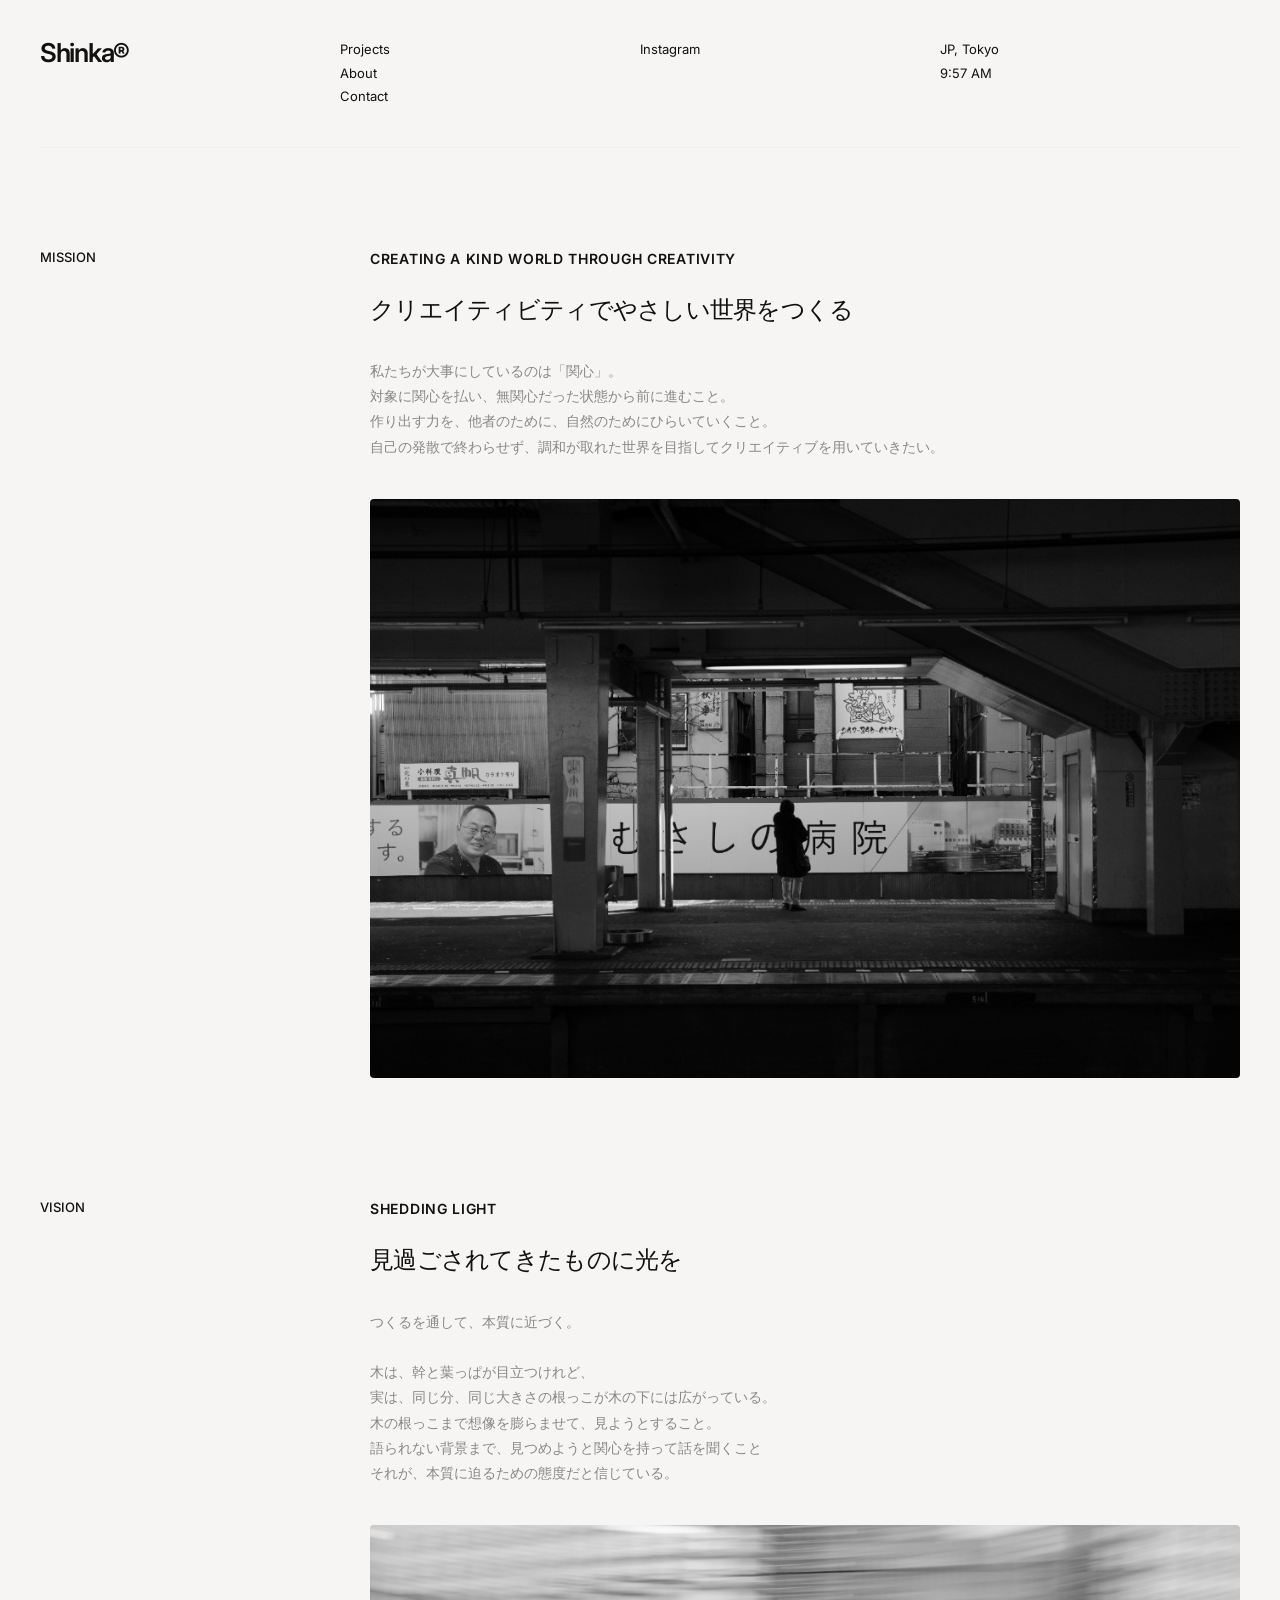
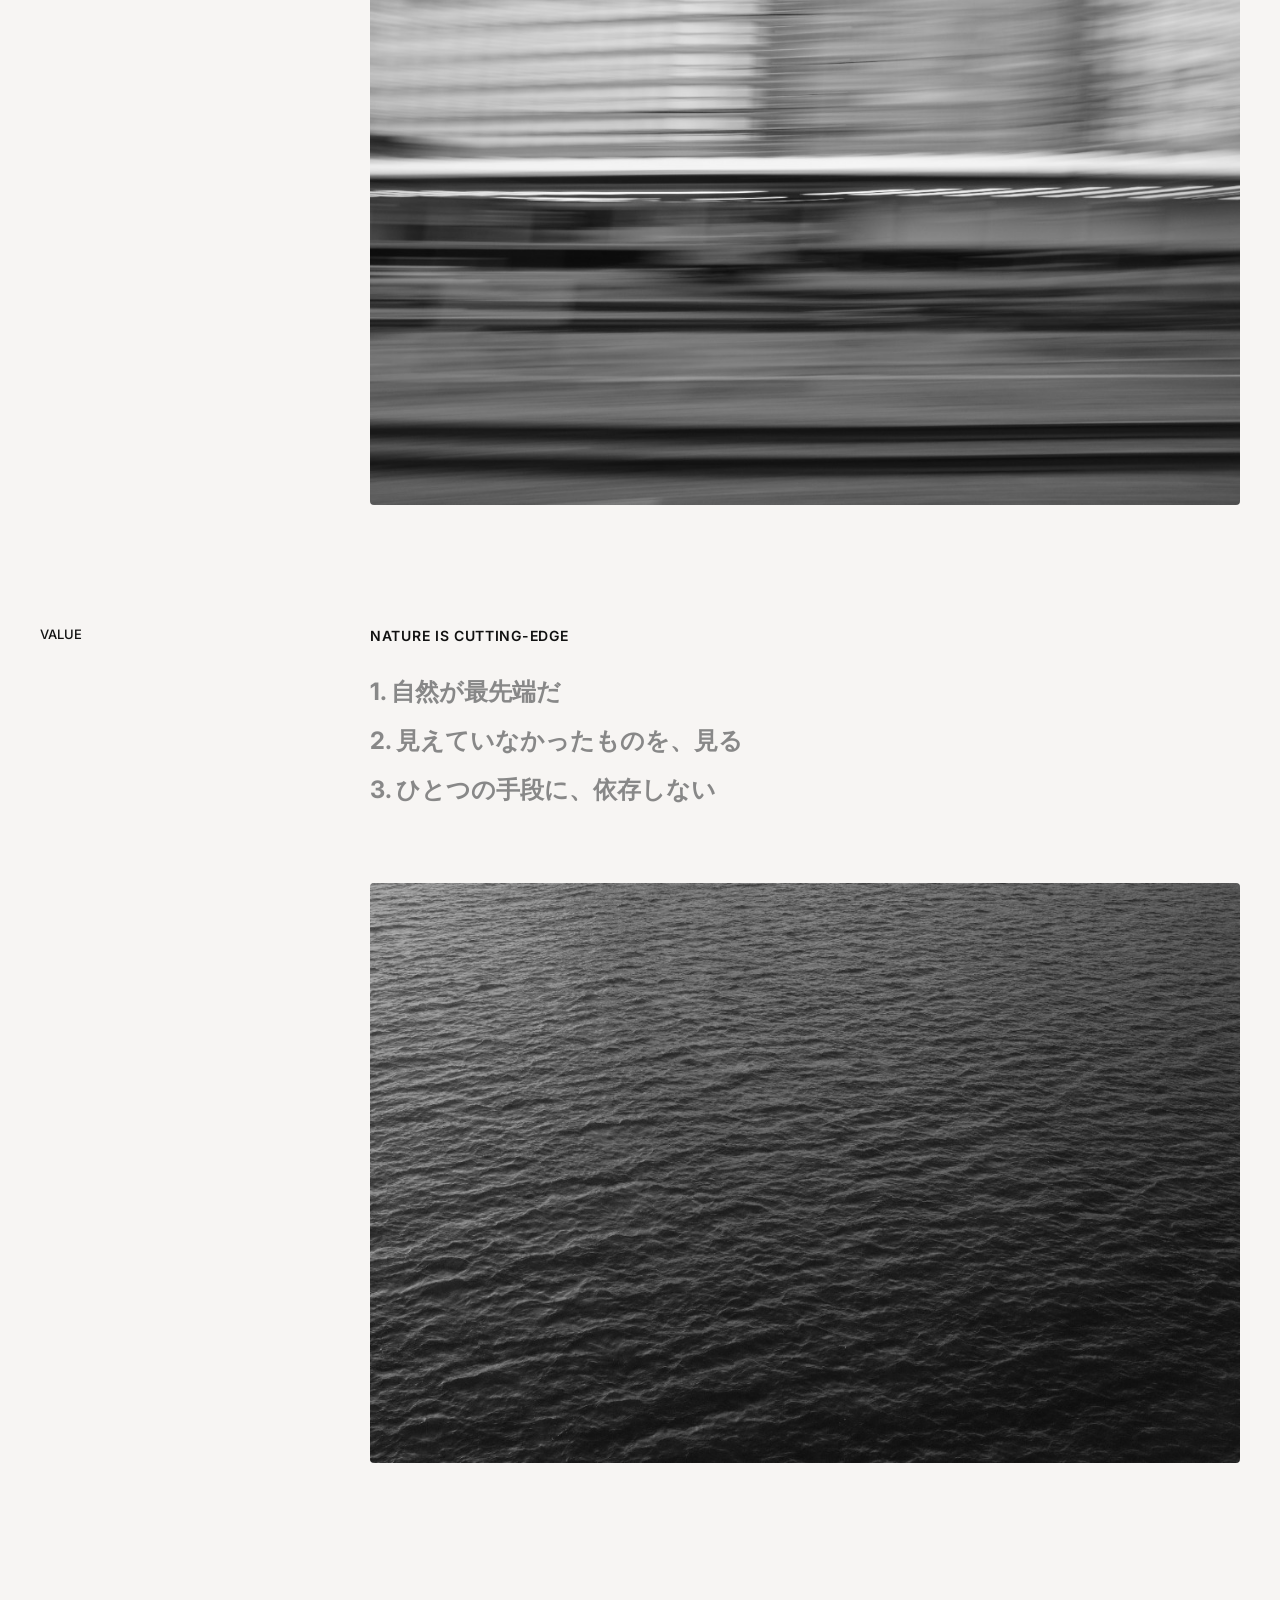
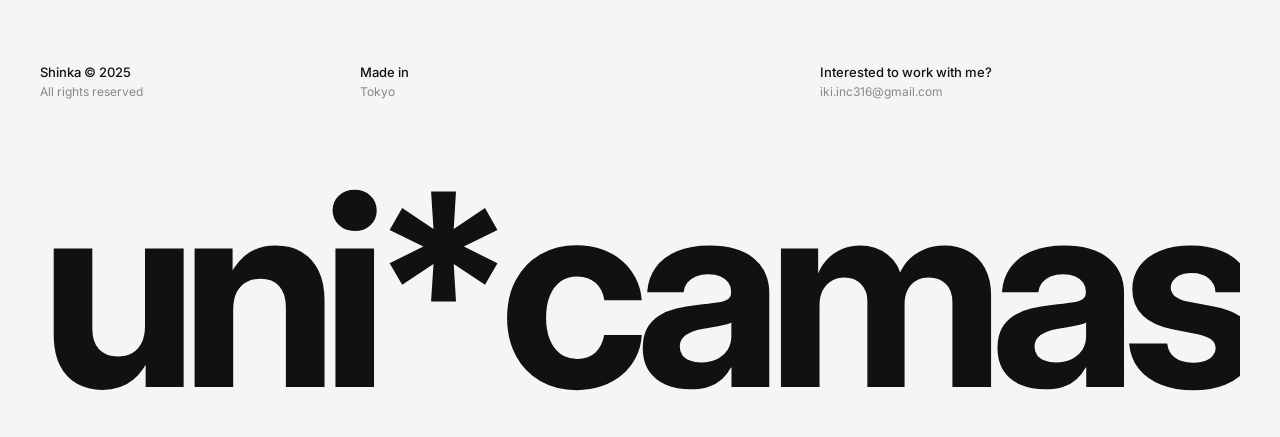
==== commit dd8a618a: "Update fonts, bg color, email, and time" ====
--- a/about.html
+++ b/about.html
@@ -19,12 +19,11 @@
                 <a href="#contact">Contact</a>
             </div>
             <div class="nav-col socials">
-                <a href="#" target="_blank">X (Twitter)</a>
-                <a href="#" target="_blank">Instagram</a>
+                <a href="https://www.instagram.com/uni.camasu/" target="_blank">Instagram</a>
             </div>
             <div class="nav-col location">
-                <span>UK, London</span>
-                <span>8:25 AM</span>
+                <span>JP, Tokyo</span>
+                <span id="current-time">9:57 AM</span>
             </div>
         </header>
 
@@ -93,6 +92,7 @@
                     <h3 class="section-title">VALUE</h3>
                 </div>
                 <div class="col-right">
+                    <h2 class="concept-title text-uppercase">NATURE IS CUTTING-EDGE</h2>
                     <ol class="clean-list text-muted numbered-list primary-ja" style="font-size: 24px;">
                         <li><strong>1. 自然が最先端だ</strong></li>
                         <li><strong>2. 見えていなかったものを、見る</strong></li>
@@ -123,7 +123,7 @@
                 </div>
                 <div class="foot-col">
                     <span class="section-title">Interested to work with me?</span><br>
-                    <a href="mailto:contact@portez.com" class="text-muted text-small">contact@portez.com</a>
+                    <a href="mailto:iki.inc316@gmail.com" class="text-muted text-small">iki.inc316@gmail.com</a>
                 </div>
             </div>
             
--- a/styles/style.css
+++ b/styles/style.css
@@ -4,7 +4,7 @@
 */
 
 :root {
-    --bg-color: #ffffff;
+    --bg-color: #f7f5f3;
     --text-color: #111111;
     --text-muted: #888888;
     --border-color: #f0f0f0;
@@ -198,7 +198,7 @@
 }
 
 .giant-text {
-    font-size: 16vw; /* 画面幅に合わせて巨大化 */
+    font-size: 21vw; /* 画面幅に合わせて巨大化 */
     font-weight: 700;
     letter-spacing: -0.06em;
     text-align: center;
@@ -327,8 +327,59 @@
     box-shadow: 0 8px 24px rgba(0,0,0,0.06);
 }
 
+/* --- Projects & Events Specific --- */
+.projects-intro {
+    margin-bottom: 120px;
+}
+.intro-text {
+    font-size: 18px;
+    line-height: 2;
+    letter-spacing: 0.02em;
+}
+
+.events-grid {
+    display: grid;
+    grid-template-columns: 1fr 1fr;
+    gap: 40px;
+}
+
+.event-card {
+    display: flex;
+    flex-direction: column;
+    gap: 16px;
+}
+
+.event-image {
+    width: 100%;
+    aspect-ratio: 4/5;
+    object-fit: cover;
+    border-radius: 4px;
+}
+
+.event-title {
+    font-size: 20px;
+    font-weight: 600;
+    line-height: 1.4;
+}
+
+.event-meta {
+    display: flex;
+    gap: 12px;
+    font-size: 12px;
+    font-weight: 500;
+    text-transform: uppercase;
+}
+
+.mb-large {
+    margin-bottom: 120px;
+}
+
 /* --- スマートフォン対応 --- */
 @media (max-width: 900px) {
+    .events-grid {
+        grid-template-columns: 1fr;
+        gap: 60px;
+    }
     .splash-image-wrapper { width: 85vw; height: 60vw; }
     .site-wrapper {
         padding: 20px;
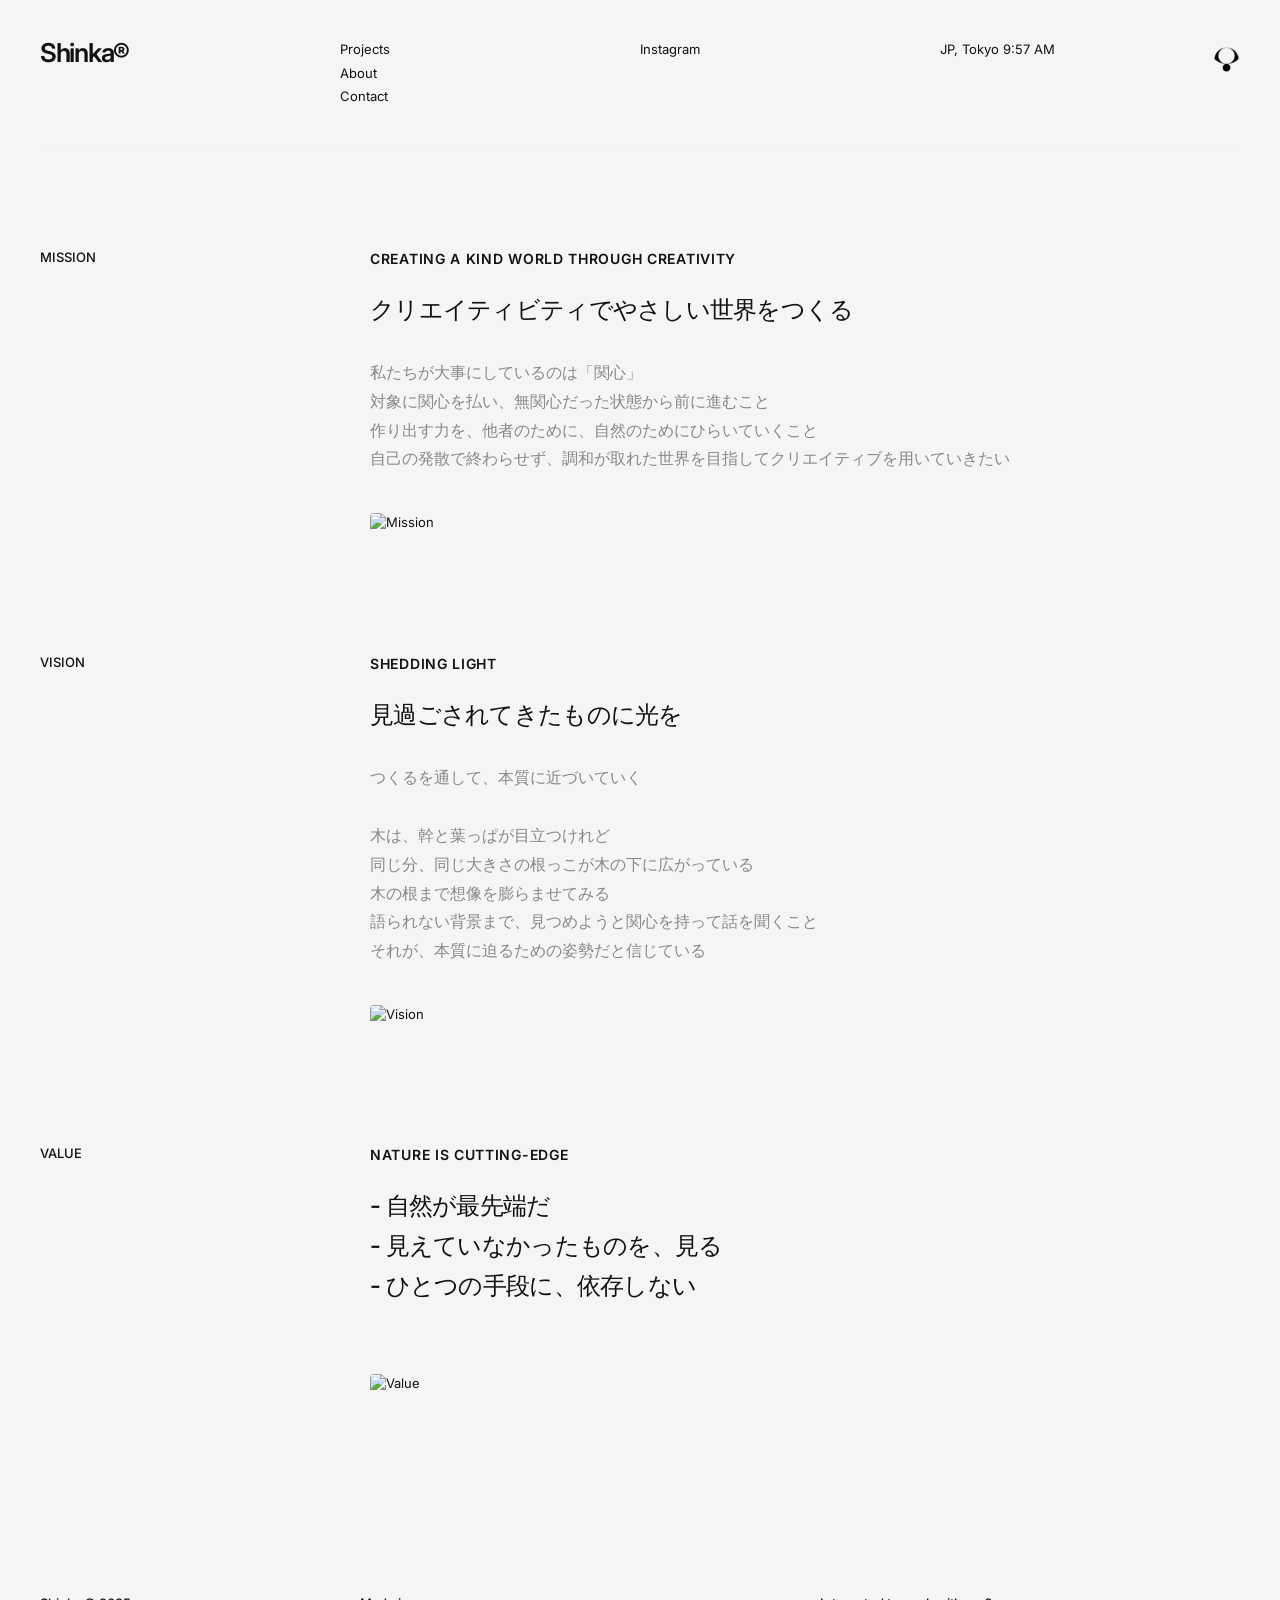
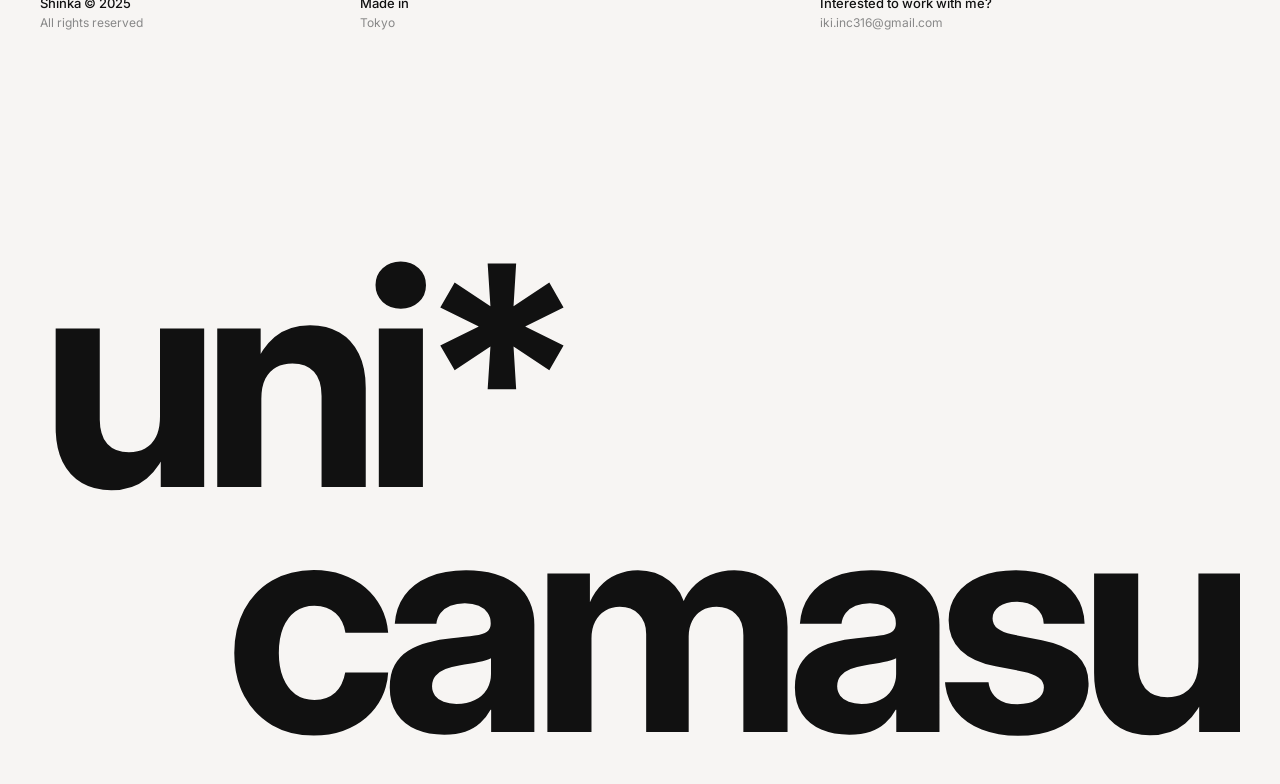
==== commit 28a95dd8: "Update portfolio: featured grid, magazine-style projects, logo adjustment, and new workshop button" ====
--- a/about.html
+++ b/about.html
@@ -10,6 +10,13 @@
     <link href="https://fonts.googleapis.com/css2?family=Inter:wght@300;400;500;600;700&display=swap" rel="stylesheet">
 </head>
 <body>
+    <div class="fixed-logo-container">
+        <div class="back-to-top">
+            <a href="#" onclick="window.scrollTo({top: 0, behavior: 'smooth'}); return false;">
+                <img src="images/logo.png" alt="Back to Top" class="header-logo">
+            </a>
+        </div>
+    </div>
     <div class="site-wrapper">
         <header class="top-nav">
             <div class="nav-col brand"><h2><a href="index.html">Shinka&reg;</a></h2></div>
@@ -39,10 +46,10 @@
                         <strong>クリエイティビティでやさしい世界をつくる</strong>
                     </p>
                     <p class="concept-text text-muted">
-                        私たちが大事にしているのは「関心」。<br>
-                        対象に関心を払い、無関心だった状態から前に進むこと。<br>
-                        作り出す力を、他者のために、自然のためにひらいていくこと。<br>
-                        自己の発散で終わらせず、調和が取れた世界を目指してクリエイティブを用いていきたい。
+                        私たちが大事にしているのは「関心」<br>
+                        対象に関心を払い、無関心だった状態から前に進むこと<br>
+                        作り出す力を、他者のために、自然のためにひらいていくこと<br>
+                        自己の発散で終わらせず、調和が取れた世界を目指してクリエイティブを用いていきたい
                     </p>
                 </div>
             </section>
@@ -51,7 +58,7 @@
                 <div class="col-left"></div>
                 <div class="col-right">
                     <div class="portrait-wrapper">
-                        <img src="images/photo1.jpg" alt="Mission">
+                        <img src="images/photo1.JPG" alt="Mission">
                     </div>
                 </div>
             </section>
@@ -67,12 +74,12 @@
                         <strong>見過ごされてきたものに光を</strong>
                     </p>
                     <p class="concept-text text-muted">
-                        つくるを通して、本質に近づく。<br><br>
-                        木は、幹と葉っぱが目立つけれど、<br>
-                        実は、同じ分、同じ大きさの根っこが木の下には広がっている。<br>
-                        木の根っこまで想像を膨らませて、見ようとすること。<br>
+                        つくるを通して、本質に近づいていく<br><br>
+                        木は、幹と葉っぱが目立つけれど<br>
+                        同じ分、同じ大きさの根っこが木の下に広がっている<br>
+                        木の根まで想像を膨らませてみる<br>
                         語られない背景まで、見つめようと関心を持って話を聞くこと<br>
-                        それが、本質に迫るための態度だと信じている。
+                        それが、本質に迫るための姿勢だと信じている
                     </p>
                 </div>
             </section>
@@ -81,7 +88,7 @@
                 <div class="col-left"></div>
                 <div class="col-right">
                     <div class="portrait-wrapper">
-                        <img src="images/photo2.jpg" alt="Vision">
+                        <img src="images/photo2.JPG" alt="Vision">
                     </div>
                 </div>
             </section>
@@ -93,11 +100,11 @@
                 </div>
                 <div class="col-right">
                     <h2 class="concept-title text-uppercase">NATURE IS CUTTING-EDGE</h2>
-                    <ol class="clean-list text-muted numbered-list primary-ja" style="font-size: 24px;">
-                        <li><strong>1. 自然が最先端だ</strong></li>
-                        <li><strong>2. 見えていなかったものを、見る</strong></li>
-                        <li><strong>3. ひとつの手段に、依存しない</strong></li>
-                    </ol>
+                    <ul class="clean-list hero-text primary-ja">
+                        <li><strong>- 自然が最先端だ</strong></li>
+                        <li><strong>- 見えていなかったものを、見る</strong></li>
+                        <li><strong>- ひとつの手段に、依存しない</strong></li>
+                    </ul>
                 </div>
             </section>
             
@@ -105,7 +112,7 @@
                 <div class="col-left"></div>
                 <div class="col-right">
                     <div class="portrait-wrapper">
-                        <img src="images/photo3.jpg" alt="Value">
+                        <img src="images/photo3.png" alt="Value">
                     </div>
                 </div>
             </section>
@@ -128,7 +135,10 @@
             </div>
             
             <div class="footer-bottom">
-                <h1 class="giant-text">uni*camasu</h1>
+                <h1 class="giant-text">
+                    <span class="align-left">uni*</span>
+                    <span class="align-right">camasu</span>
+                </h1>
             </div>
         </footer>
     </div>
--- a/styles/style.css
+++ b/styles/style.css
@@ -85,13 +85,132 @@
     line-height: 1;
 }
 
-.nav-col.links, .nav-col.socials, .nav-col.location {
+.nav-col.links, .nav-col.socials {
     display: flex;
     flex-direction: column;
     gap: 4px;
 }
 
-/* --- ヒーローセクション --- */
+.header-logo {
+    height: 27px; /* 気持ち小さめ */
+    width: auto;
+    object-fit: contain;
+}
+
+.fixed-logo-container {
+    position: fixed;
+    top: 38px; /* 2px up */
+    left: 0;
+    width: 100%;
+    pointer-events: none;
+    z-index: 1000;
+}
+
+.fixed-logo-container .back-to-top {
+    max-width: 1400px;
+    margin: 0 auto;
+    padding: 8px 40px 0; /* align vertically with text */
+    display: flex;
+    justify-content: flex-end;
+}
+
+.fixed-logo-container .back-to-top a {
+    pointer-events: auto;
+}
+
+/* --- Pill Button --- */
+.pill-button {
+    display: inline-block;
+    background-color: #000;
+    color: #fff;
+    padding: 12px 48px;
+    border-radius: 50px;
+    font-size: 15px;
+    font-weight: 500;
+    text-decoration: none;
+    transition: transform 0.2s ease, opacity 0.2s ease;
+    letter-spacing: 0.05em;
+}
+
+.pill-button:hover {
+    opacity: 0.8;
+    transform: translateY(-1px);
+}
+
+.btn-outline {
+    display: inline-block;
+    border: 1px solid #111;
+    border-radius: 50px;
+    padding: 12px 32px;
+    text-transform: uppercase;
+    font-size: 12px;
+    font-weight: 700;
+    text-decoration: none;
+    color: #111;
+    transition: all 0.2s ease;
+}
+
+.btn-outline:hover {
+    background-color: #111;
+    color: #fff;
+}
+
+/* --- Featured Projects Grid --- */
+.projects-grid-featured {
+    display: grid;
+    grid-template-columns: 1.2fr 1fr;
+    gap: 40px;
+    margin-bottom: 60px;
+}
+
+.featured-left .event-card {
+    height: 100%;
+    display: flex;
+    flex-direction: column;
+}
+
+.featured-left .event-image {
+    height: 600px;
+    width: 100%;
+    object-fit: cover;
+}
+
+.grid-right {
+    display: grid;
+    grid-template-columns: 1fr 1fr;
+    grid-template-rows: auto auto;
+    gap: 30px;
+}
+
+.grid-right .event-image {
+    height: 250px;
+    width: 100%;
+    object-fit: cover;
+}
+
+.coming-soon-label {
+    display: inline-block;
+    font-size: 11px;
+    text-transform: uppercase;
+    letter-spacing: 0.1em;
+    color: #999;
+    margin-top: 8px;
+}
+
+@media (max-width: 1024px) {
+    .projects-grid-featured {
+        grid-template-columns: 1fr;
+    }
+    .featured-left .event-image {
+        height: 450px;
+    }
+}
+
+@media (max-width: 600px) {
+    .grid-right {
+        grid-template-columns: 1fr;
+    }
+}
 .hero-text {
     font-size: 28px;
     line-height: 1.3;
@@ -185,7 +304,93 @@
     margin-bottom: 6px;
 }
 
-/* --- フッターセクション --- */
+/* --- Article List (Beyond Style) --- */
+.article-section-header {
+    display: flex;
+    justify-content: center;
+    align-items: center;
+    border-top: 1.5px solid #111;
+    margin: 40px 0 60px;
+}
+
+.article-section-header .section-label {
+    background: #fff;
+    padding: 0 24px;
+    margin-top: -12px;
+    font-size: 15px;
+    font-weight: 700;
+    text-transform: uppercase;
+    letter-spacing: 0.15em;
+}
+
+.article-grid {
+    display: grid;
+    grid-template-columns: 1fr 1fr;
+    gap: 80px 40px;
+    margin-bottom: 100px;
+}
+
+.article-card {
+    display: flex;
+    gap: 20px;
+    text-decoration: none;
+    color: inherit;
+    align-items: flex-start;
+}
+
+.article-thumbnail {
+    flex-shrink: 0;
+    width: 140px;
+    height: 180px;
+    background: #f0f0f0;
+}
+
+.article-thumbnail img {
+    width: 100%;
+    height: 100%;
+    object-fit: cover;
+}
+
+.article-content {
+    display: flex;
+    flex-direction: column;
+    height: 180px;
+    flex-grow: 1;
+}
+
+.article-title {
+    font-size: 16px;
+    font-weight: 600;
+    line-height: 1.5;
+    margin-bottom: 12px;
+    letter-spacing: -0.01em;
+}
+
+.article-tag {
+    display: inline-block;
+    padding: 3px 14px;
+    border: 1px solid #111;
+    border-radius: 20px;
+    font-size: 10.5px;
+    font-weight: 500;
+    width: fit-content;
+    text-transform: uppercase;
+}
+
+.article-date {
+    font-size: 10px;
+    color: #999;
+    text-align: right;
+    margin-top: auto;
+}
+
+@media (max-width: 900px) {
+    .article-grid {
+        grid-template-columns: 1fr;
+        gap: 60px;
+    }
+}
+
 .site-footer {
     padding-top: 80px;
 }
@@ -194,17 +399,25 @@
     display: grid;
     grid-template-columns: 2.5fr 3.75fr 3.75fr;
     gap: 40px;
-    margin-bottom: 80px;
+    margin-bottom: 220px;
 }
 
 .giant-text {
-    font-size: 21vw; /* 画面幅に合わせて巨大化 */
+    font-size: 24vw; /* 改行を入れて、見切れないギリギリの最大サイズに調整 */
     font-weight: 700;
     letter-spacing: -0.06em;
-    text-align: center;
     line-height: 0.8;
-    white-space: nowrap;
     overflow: hidden;
+    display: flex;
+    flex-direction: column;
+}
+
+.align-left {
+    align-self: flex-start;
+}
+
+.align-right {
+    align-self: flex-end;
 }
 
 /* --- About Page Specific --- */
@@ -274,7 +487,7 @@
 }
 
 .concept-text {
-    font-size: 14px;
+    font-size: 16px;
     line-height: 1.8;
 }
 
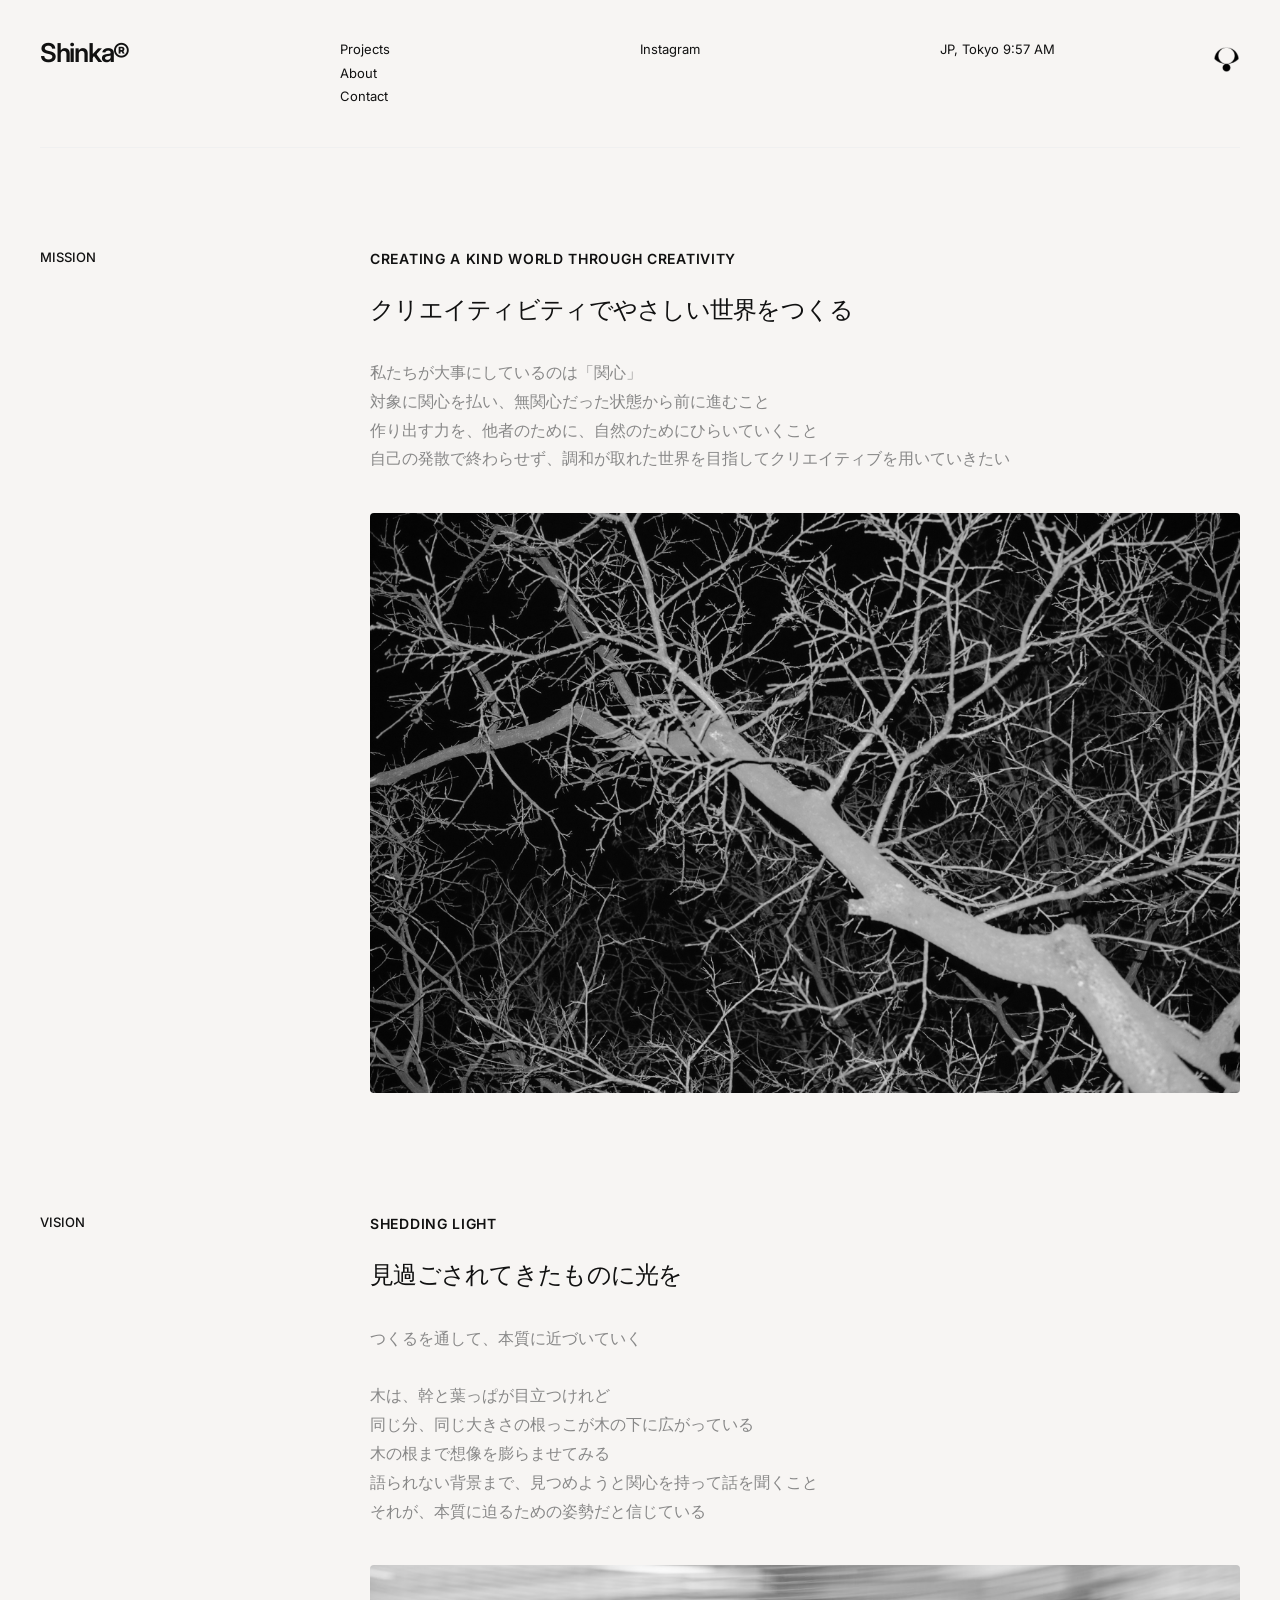
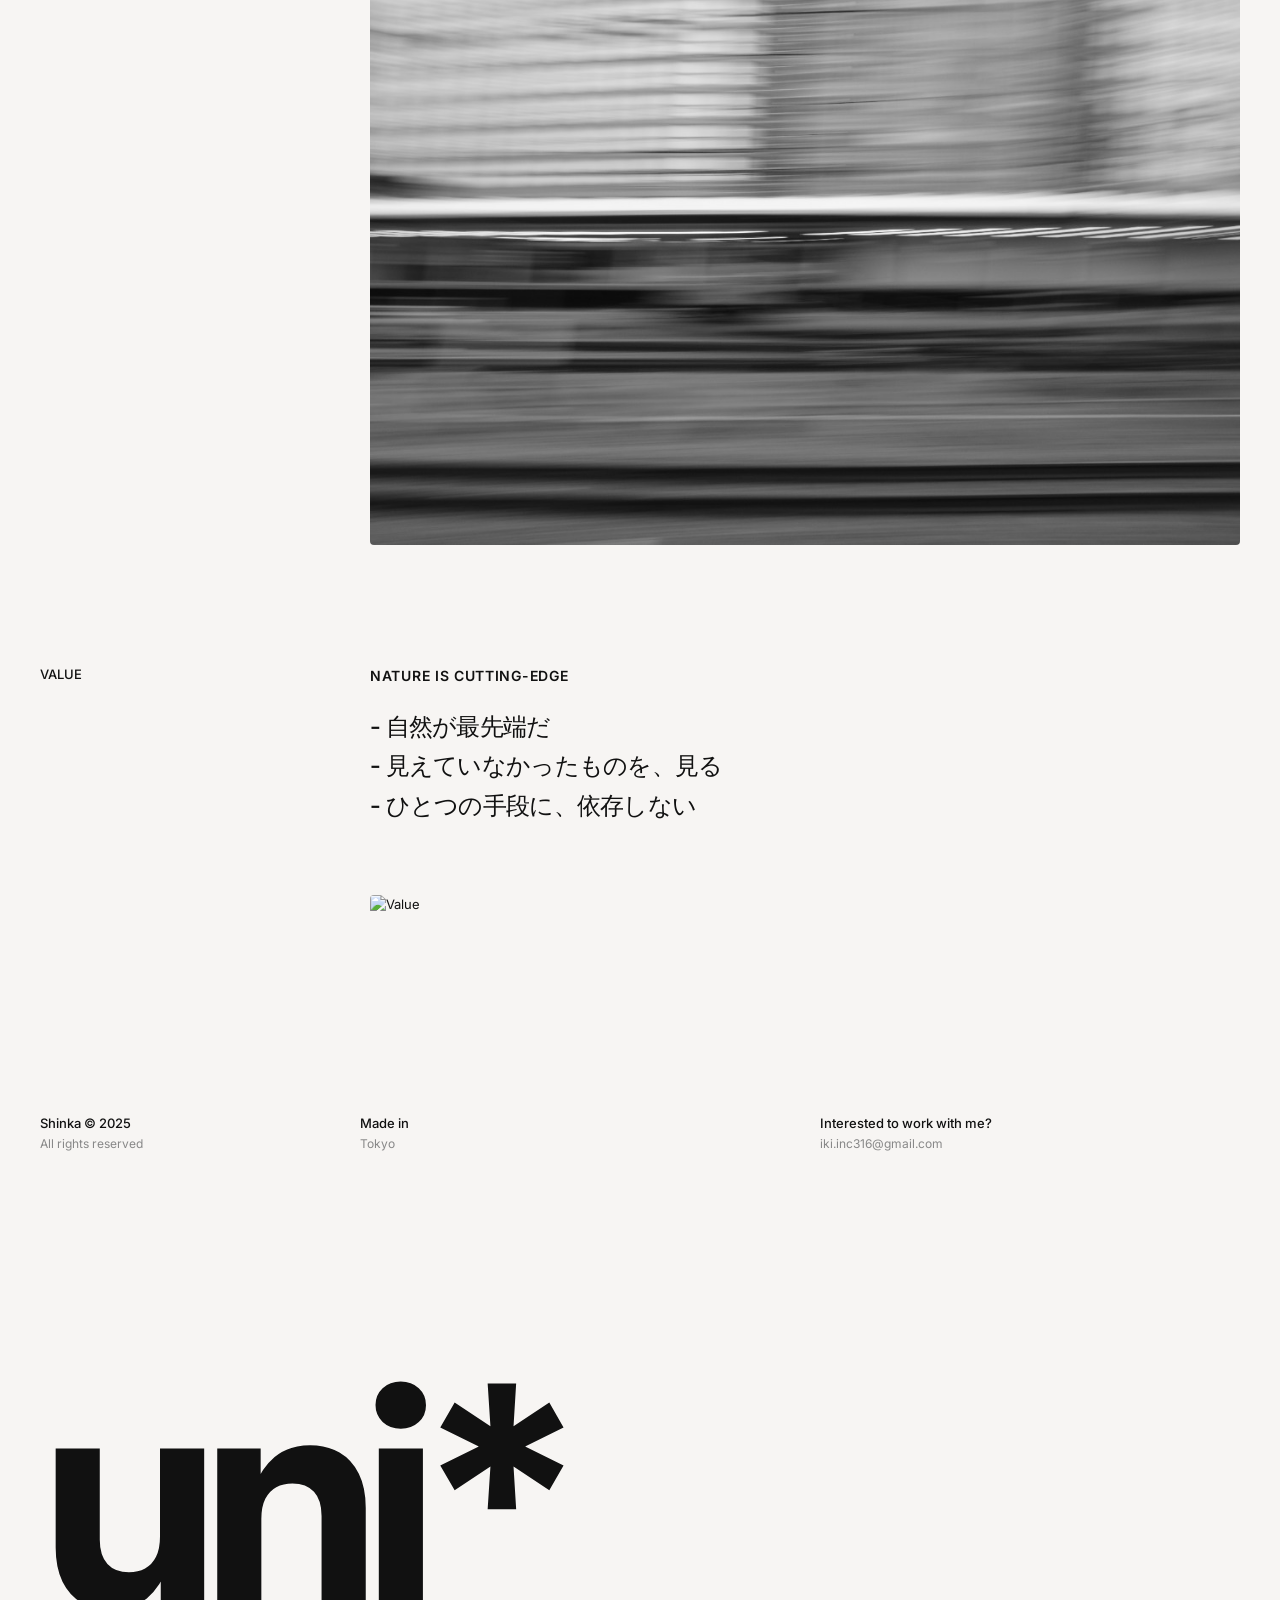
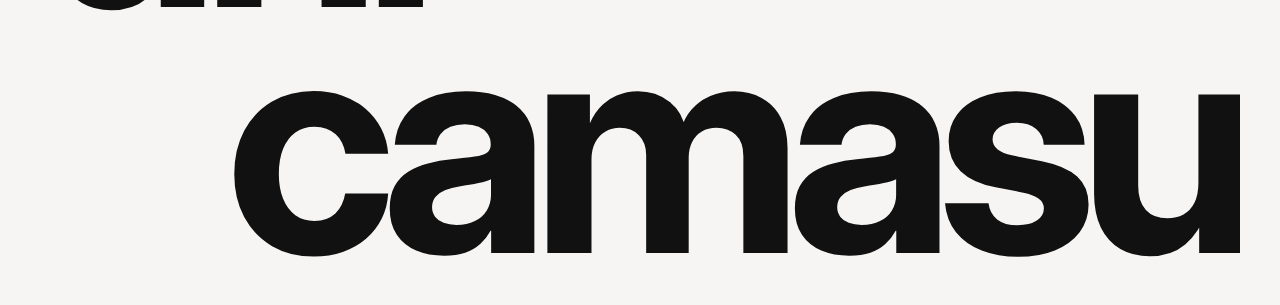
==== commit 6caf80be: "Fix: Rename photo1 and photo2 to lowercase .jpg to fix missing images in about.html" ====
--- a/about.html
+++ b/about.html
@@ -58,7 +58,7 @@
                 <div class="col-left"></div>
                 <div class="col-right">
                     <div class="portrait-wrapper">
-                        <img src="images/photo1.JPG" alt="Mission">
+                        <img src="images/photo1.jpg" alt="Mission">
                     </div>
                 </div>
             </section>
@@ -88,7 +88,7 @@
                 <div class="col-left"></div>
                 <div class="col-right">
                     <div class="portrait-wrapper">
-                        <img src="images/photo2.JPG" alt="Vision">
+                        <img src="images/photo2.jpg" alt="Vision">
                     </div>
                 </div>
             </section>
